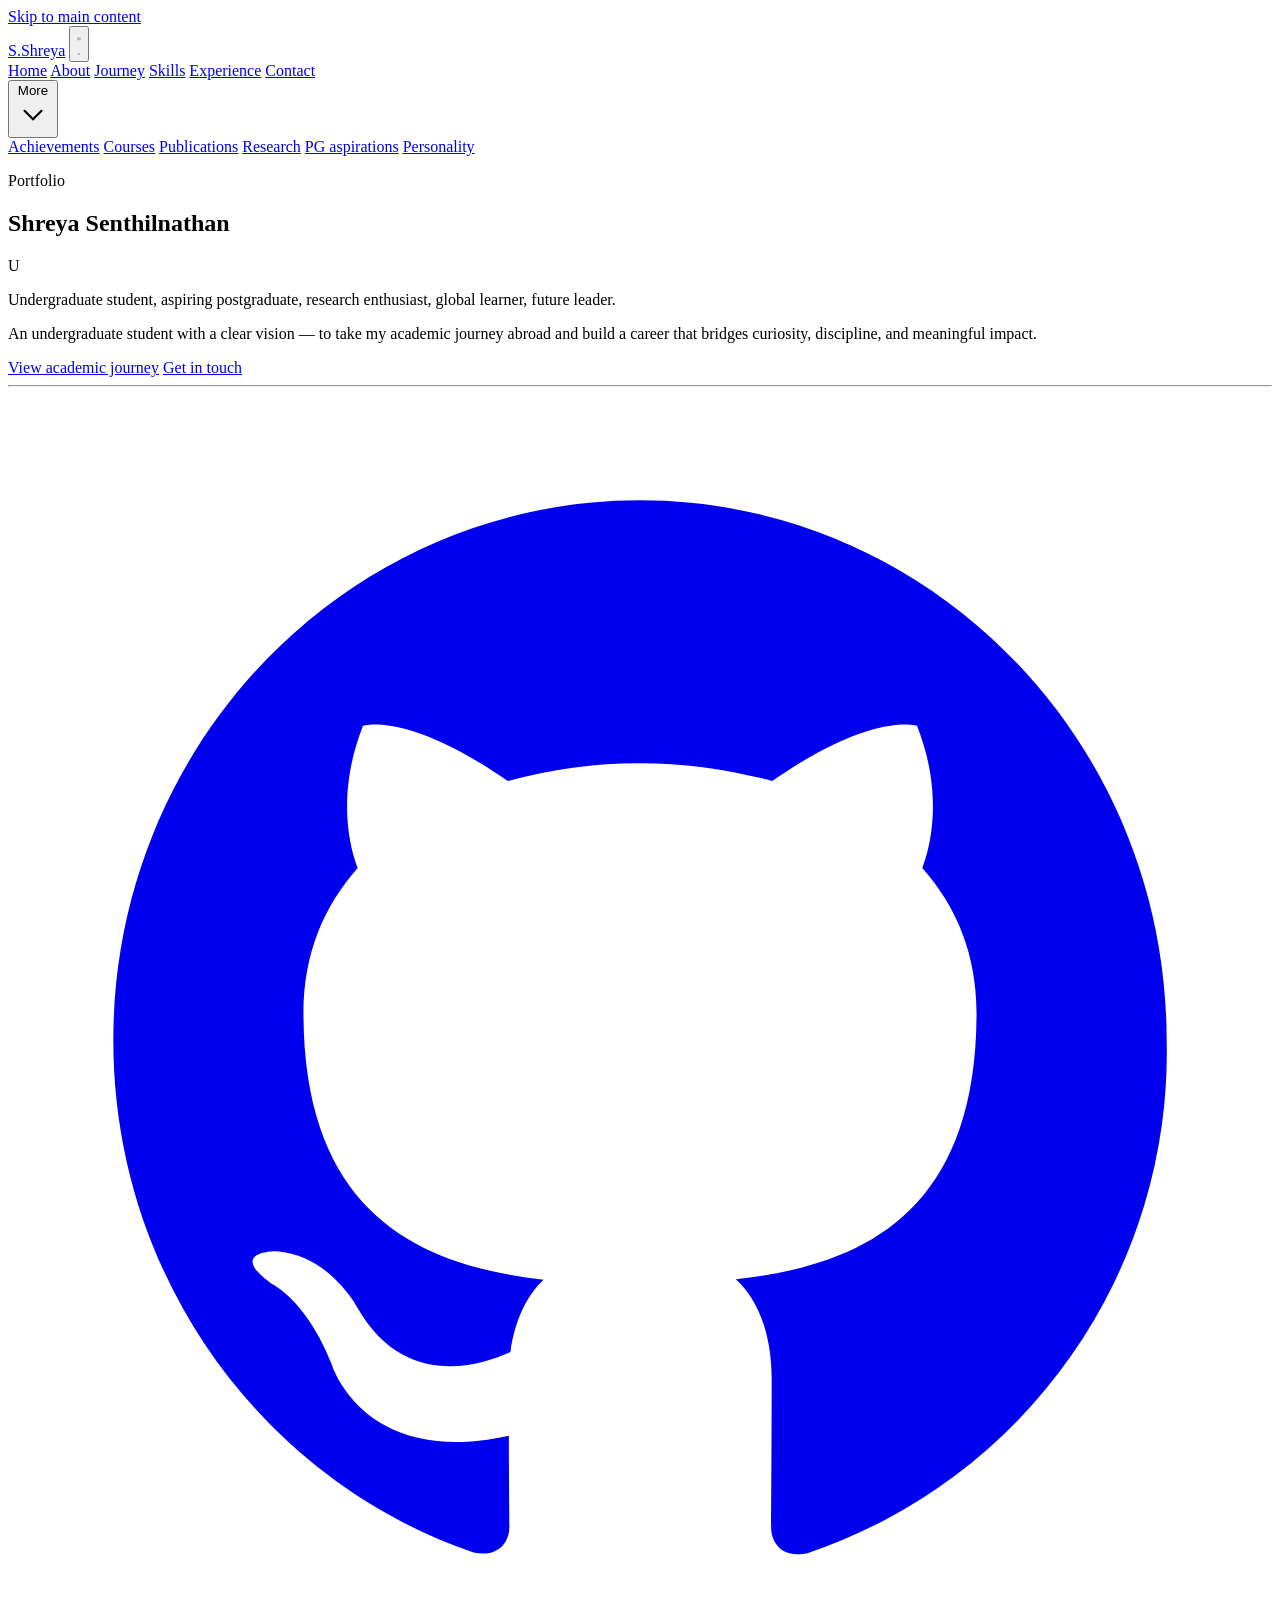
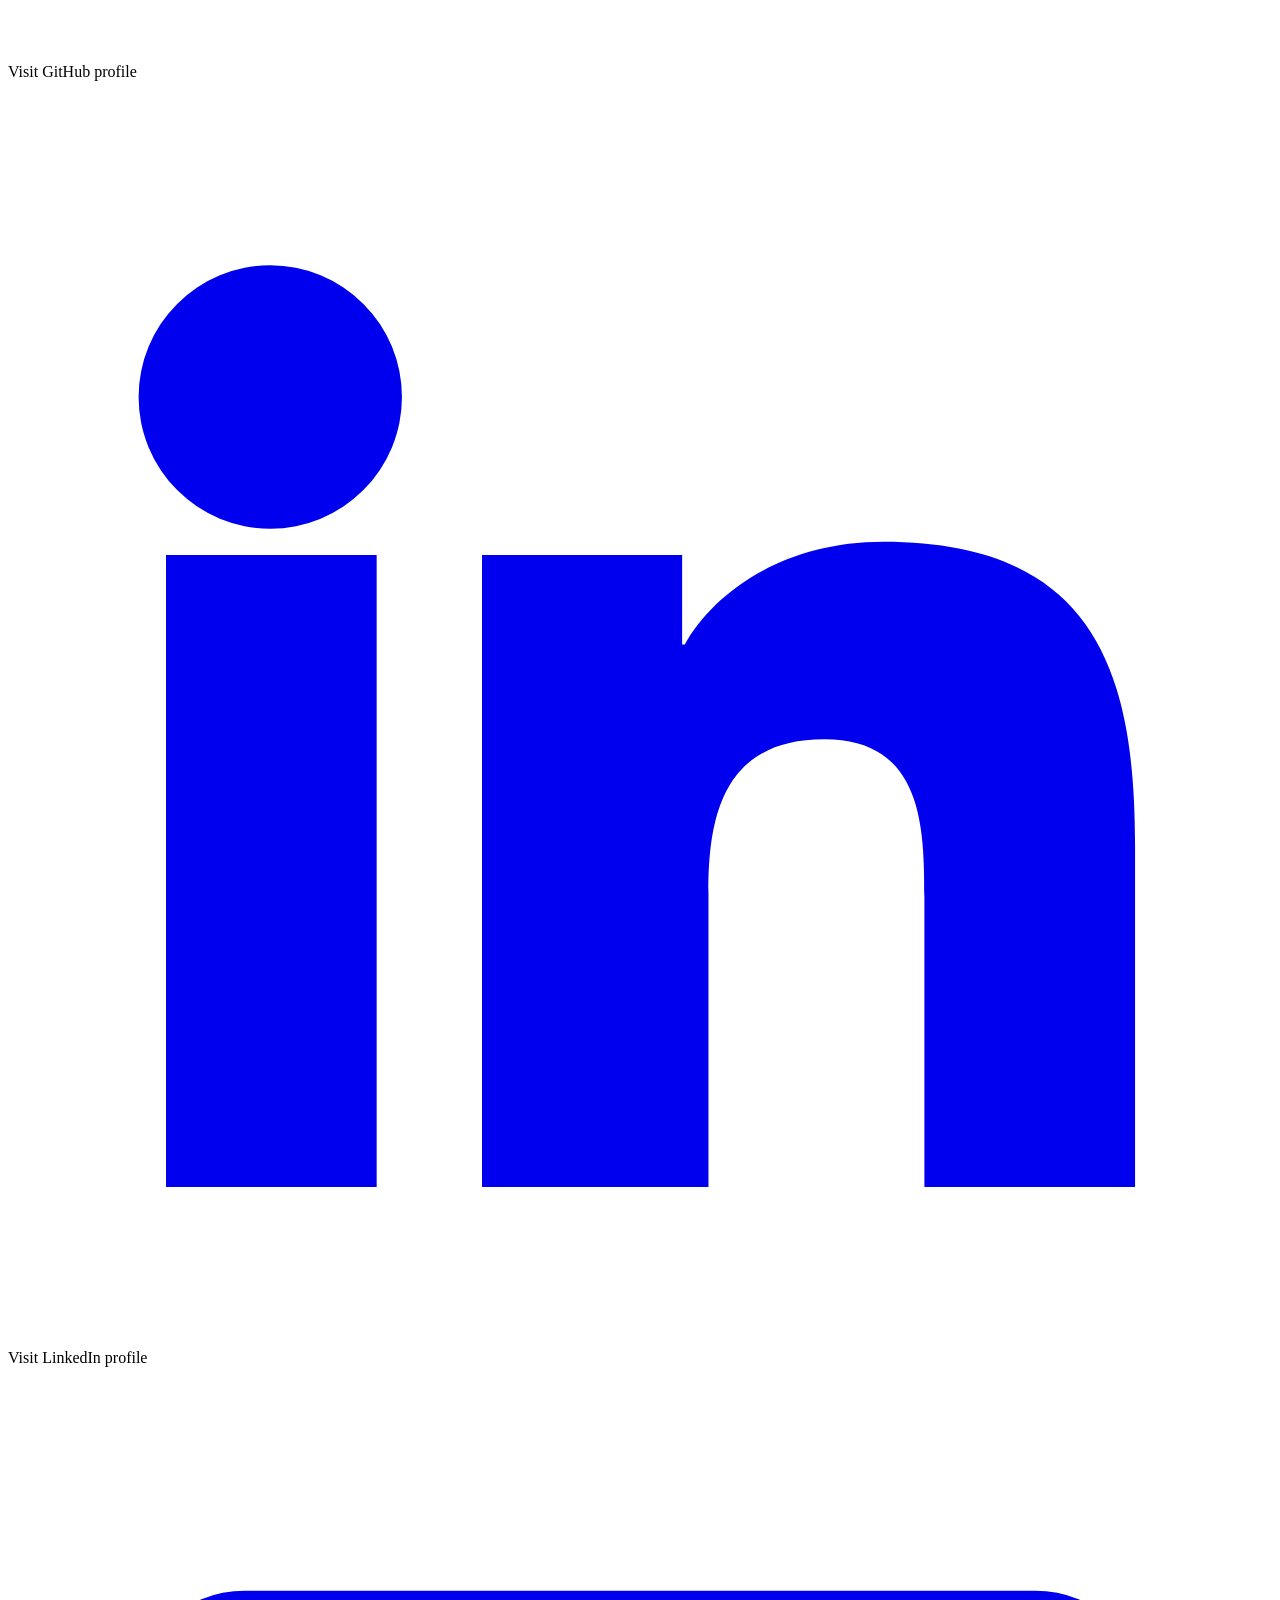
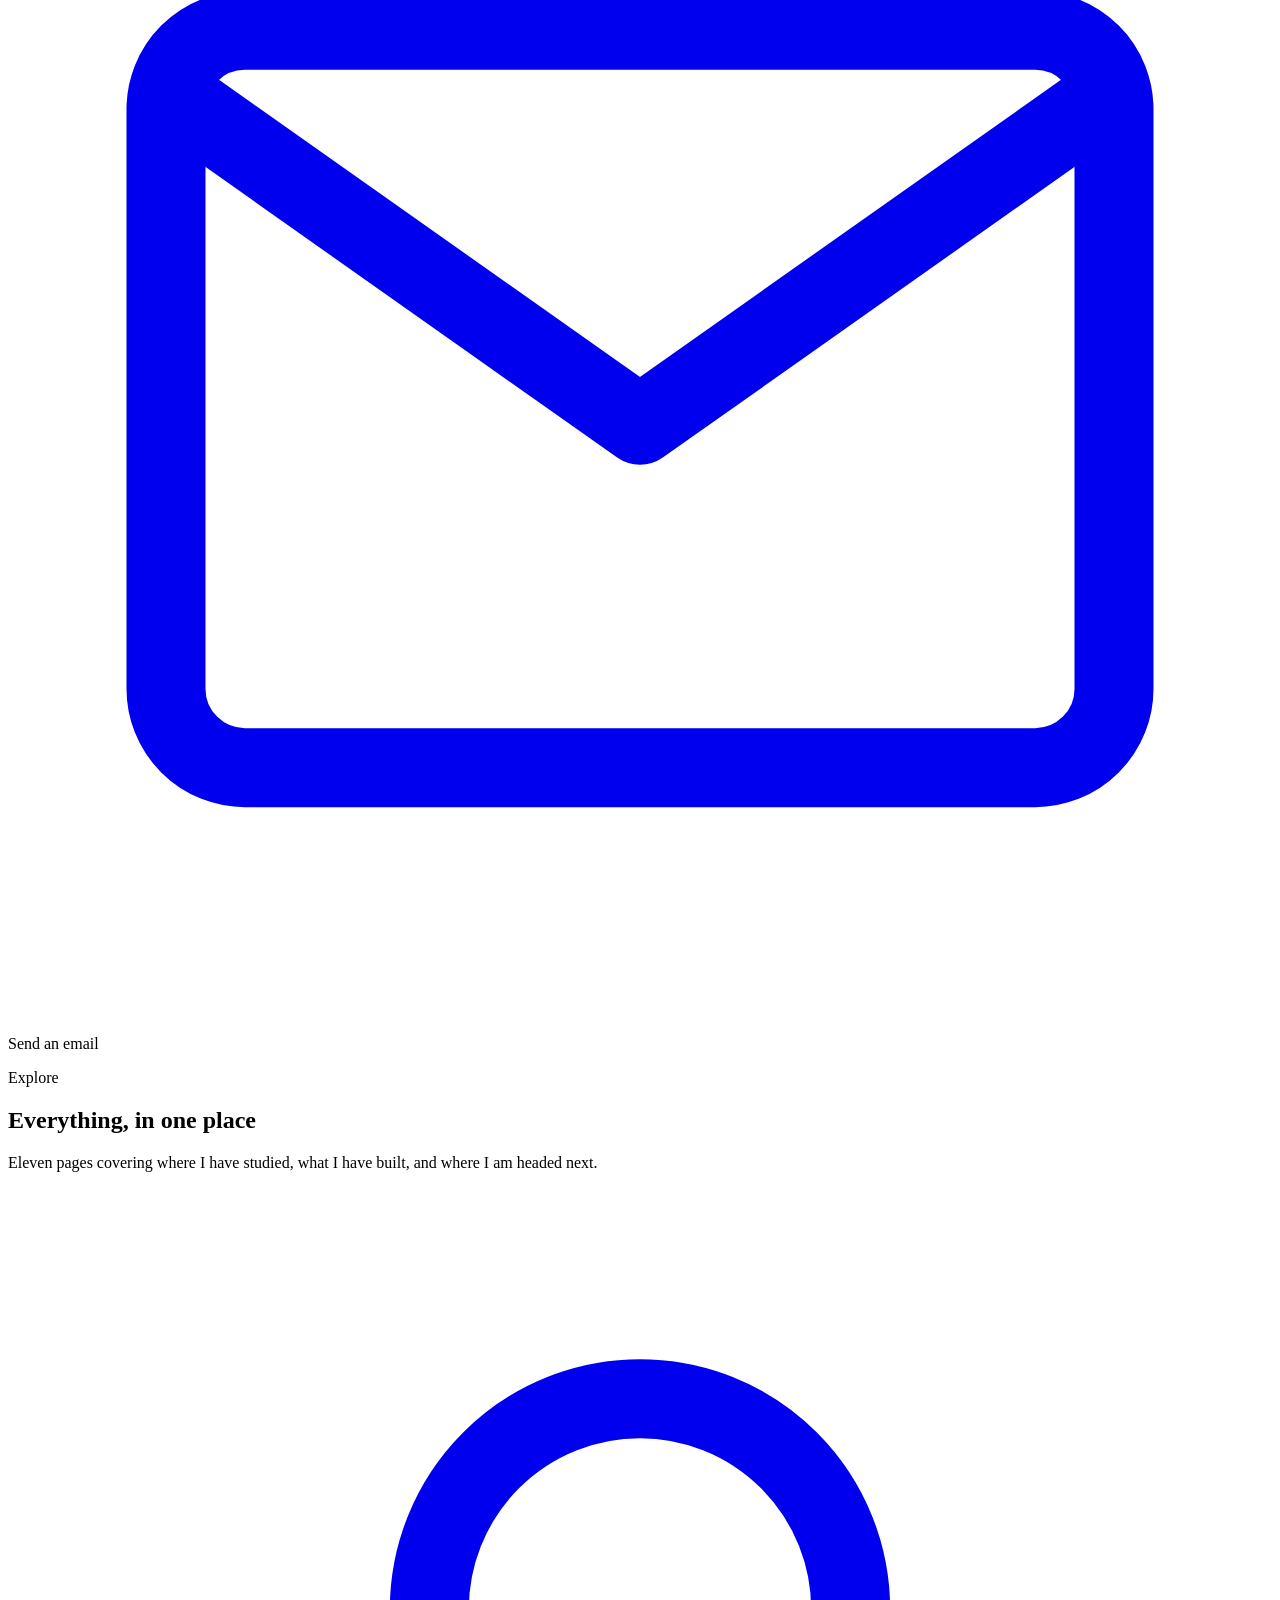
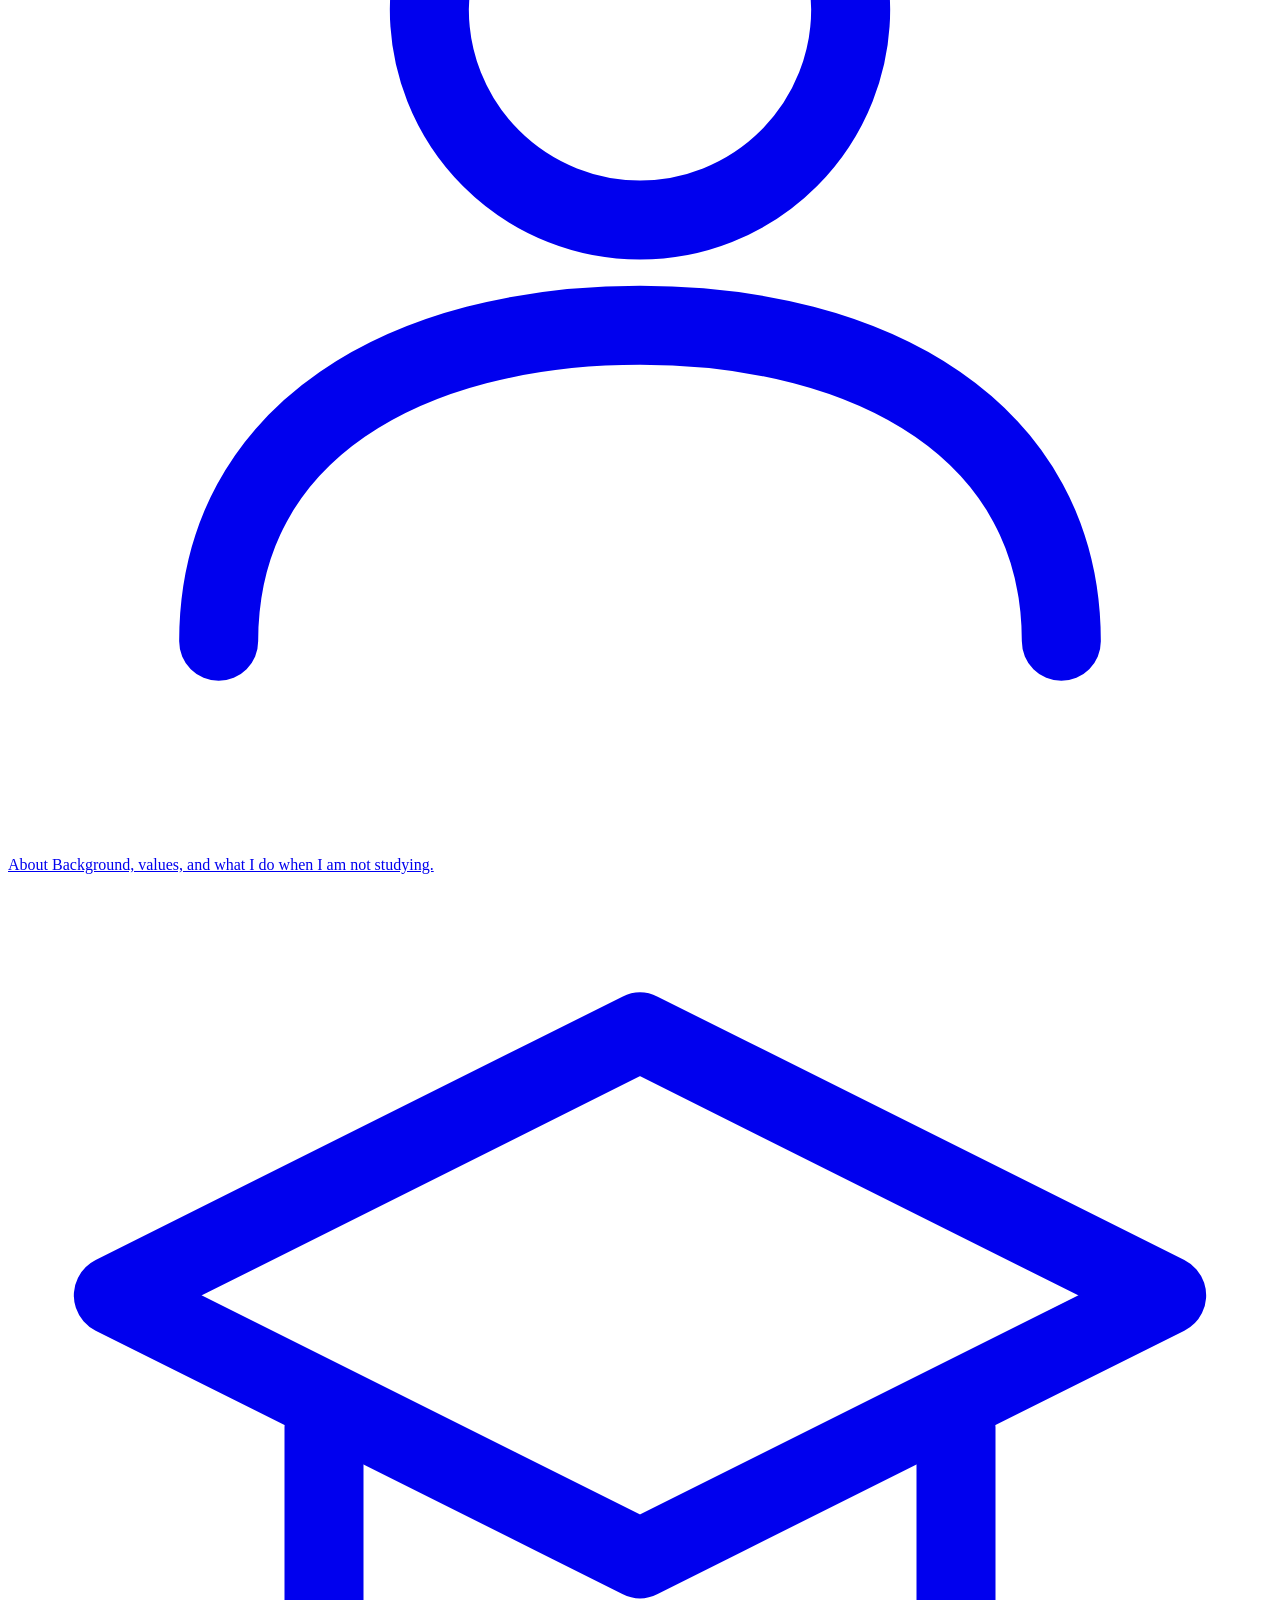
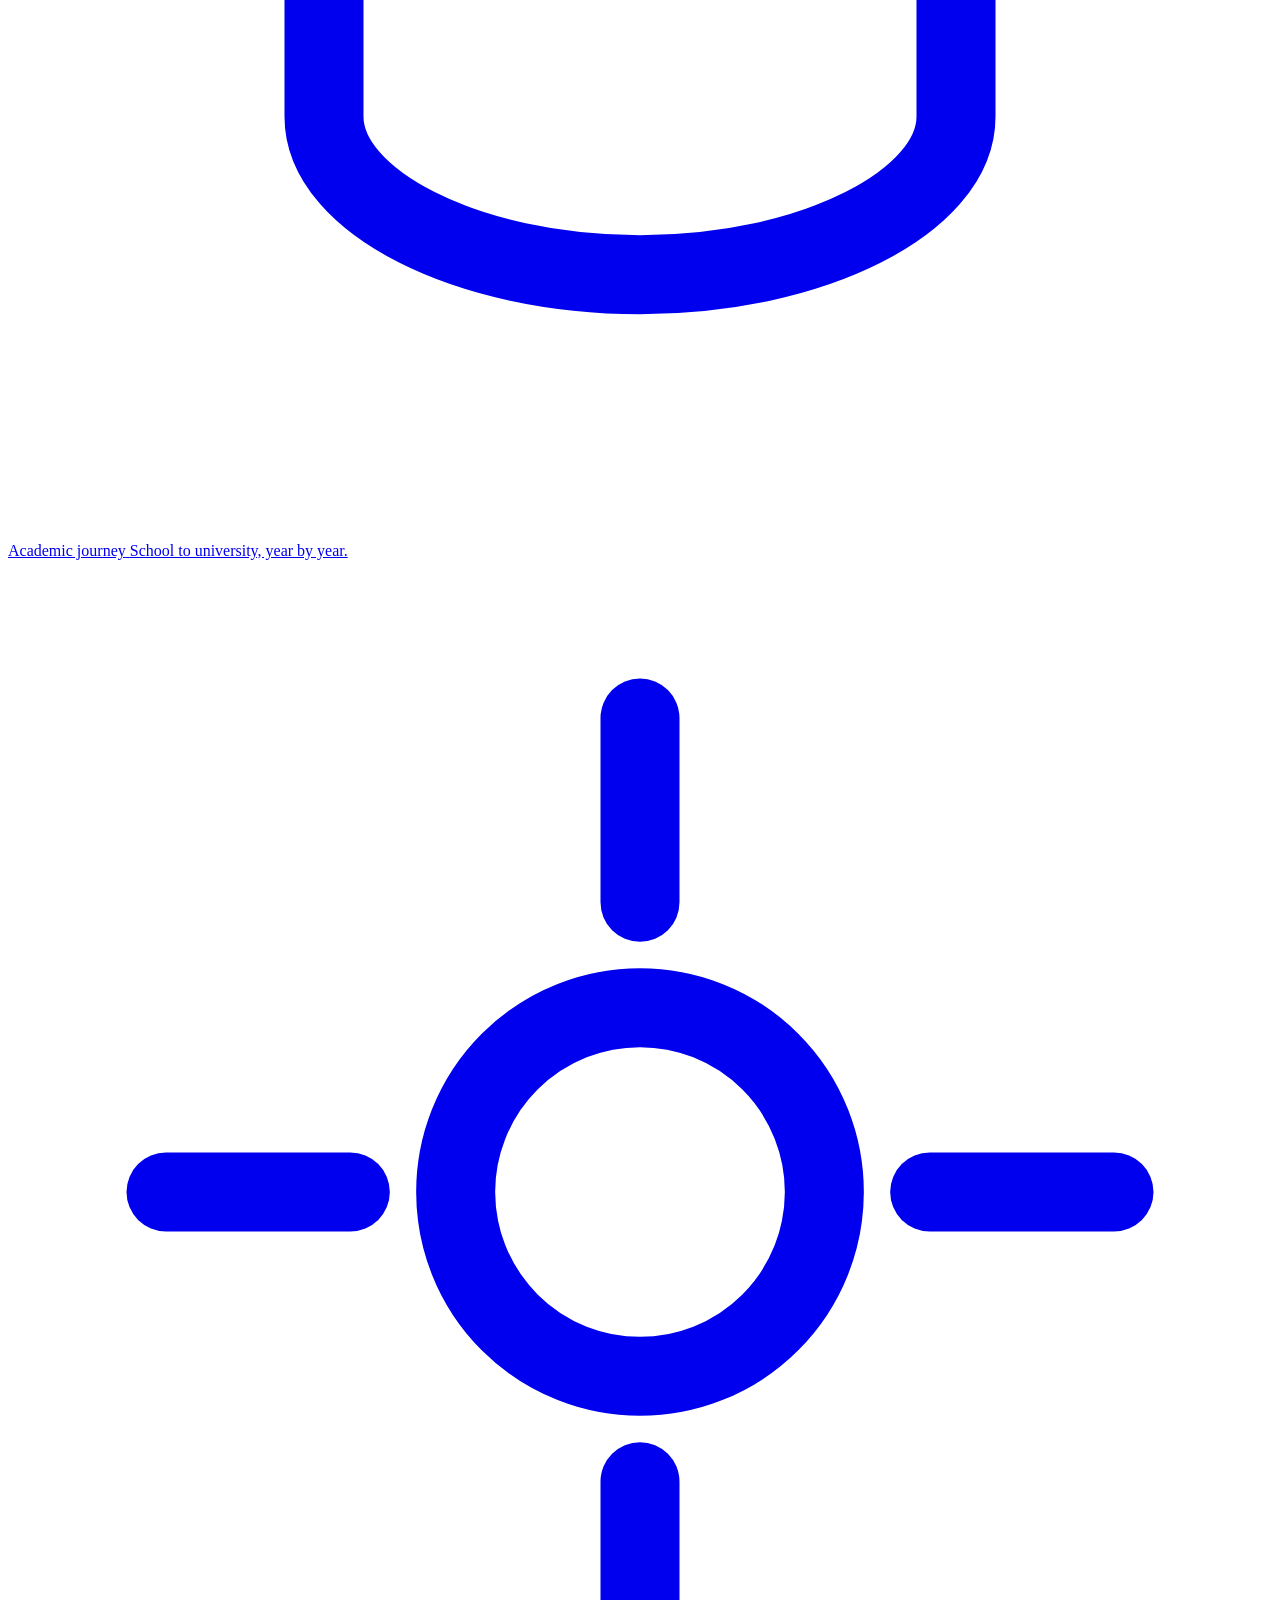
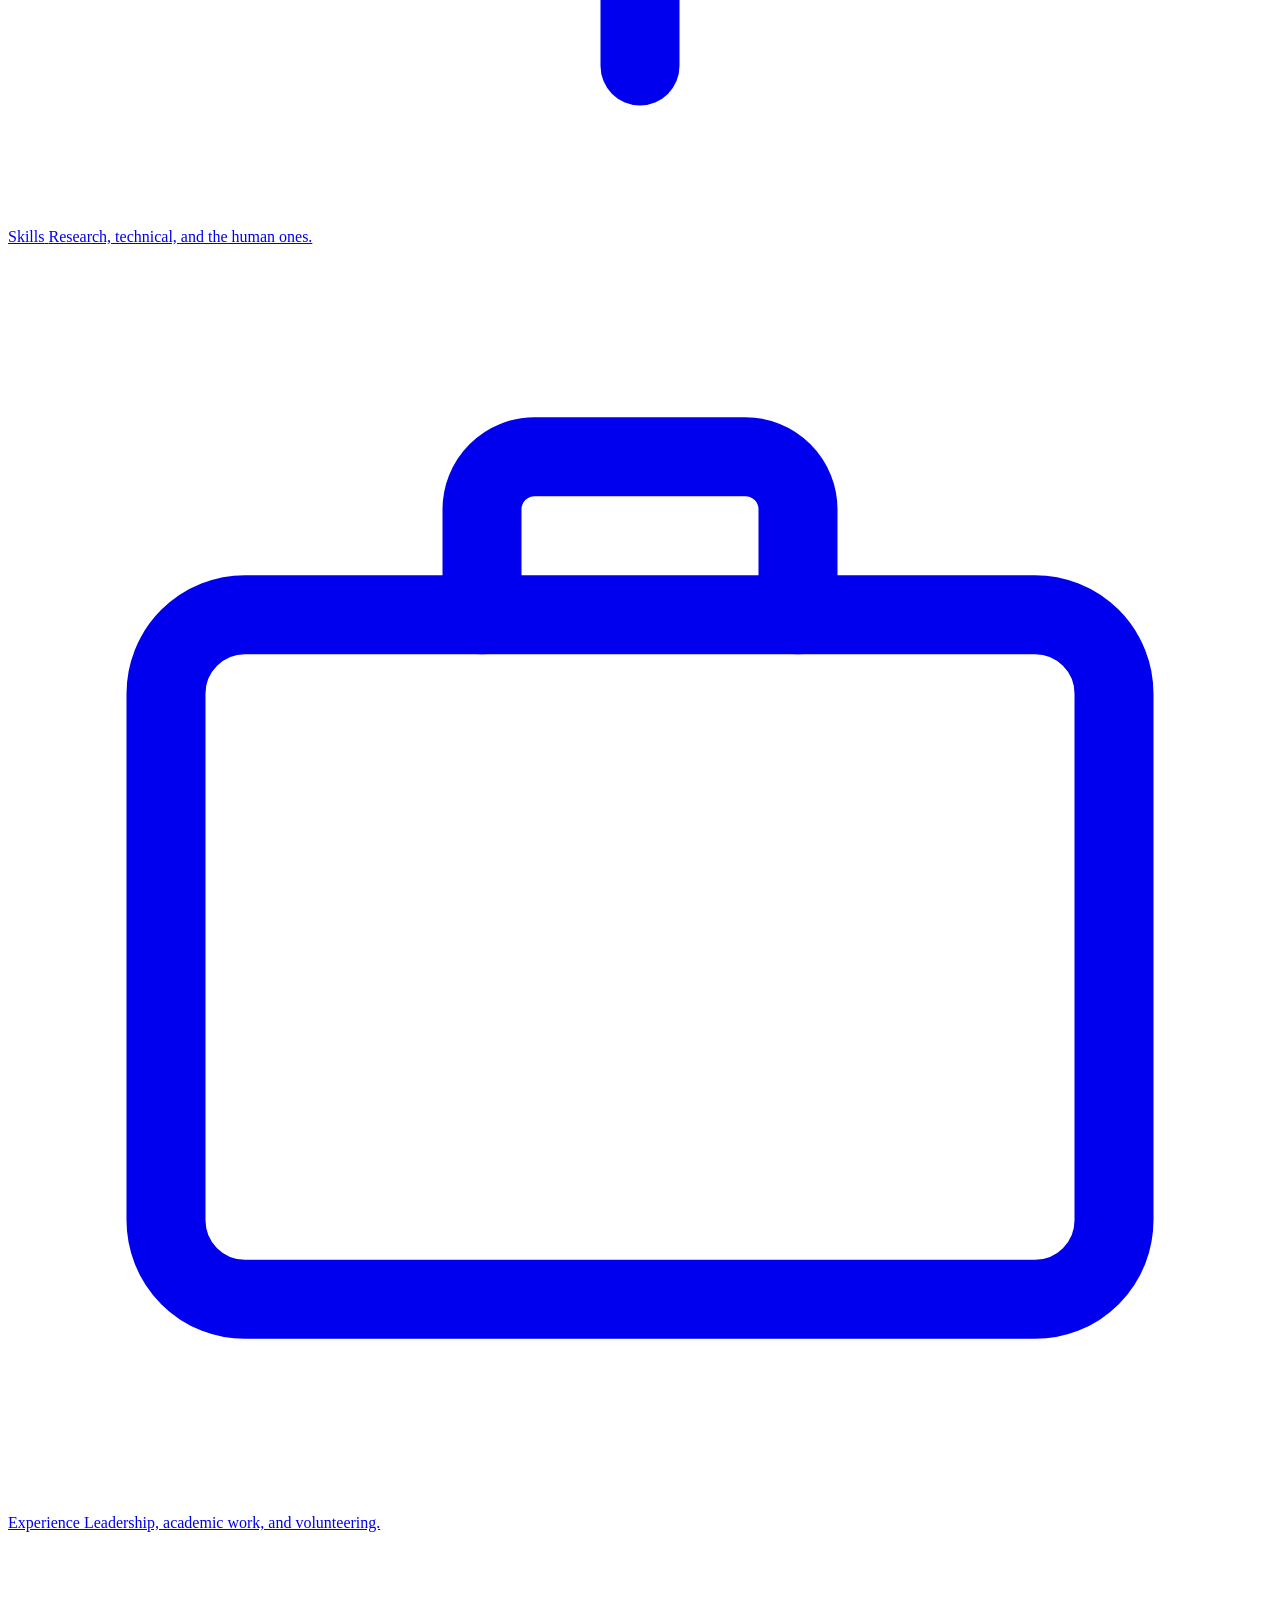
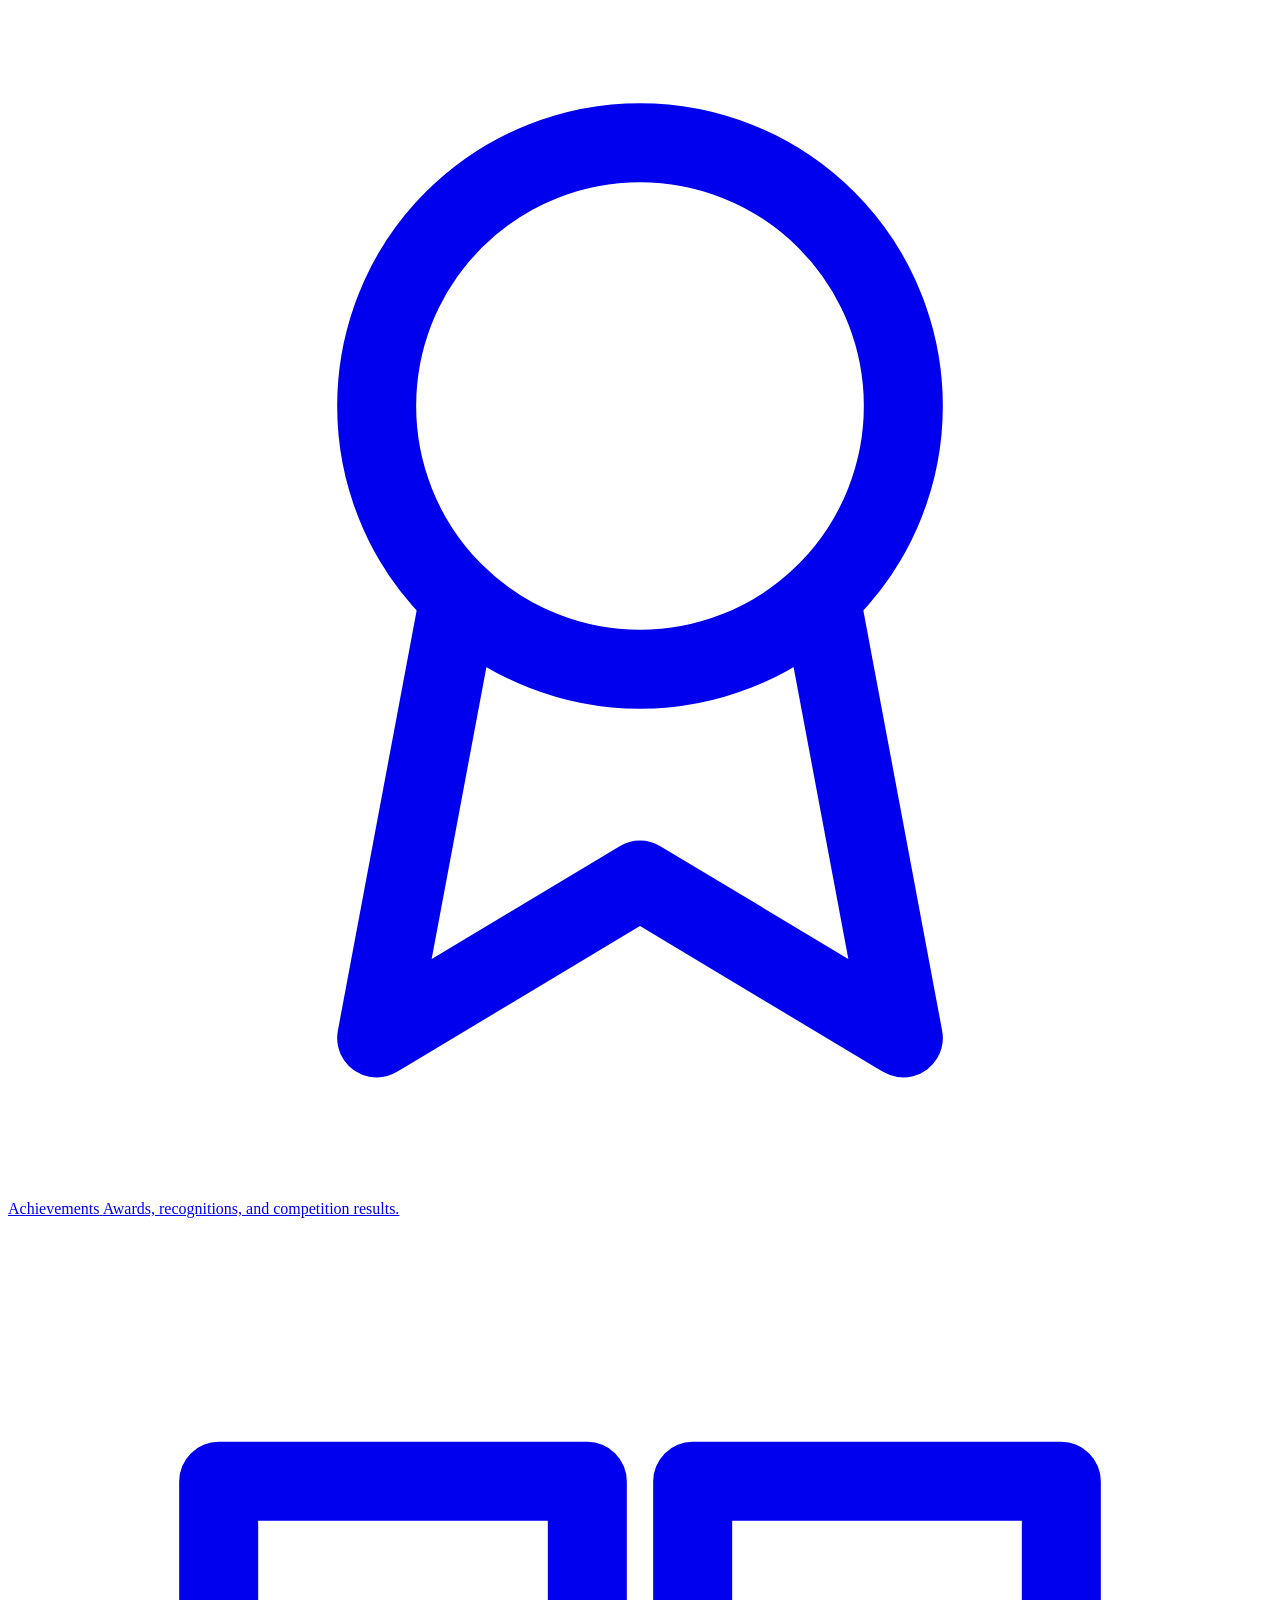
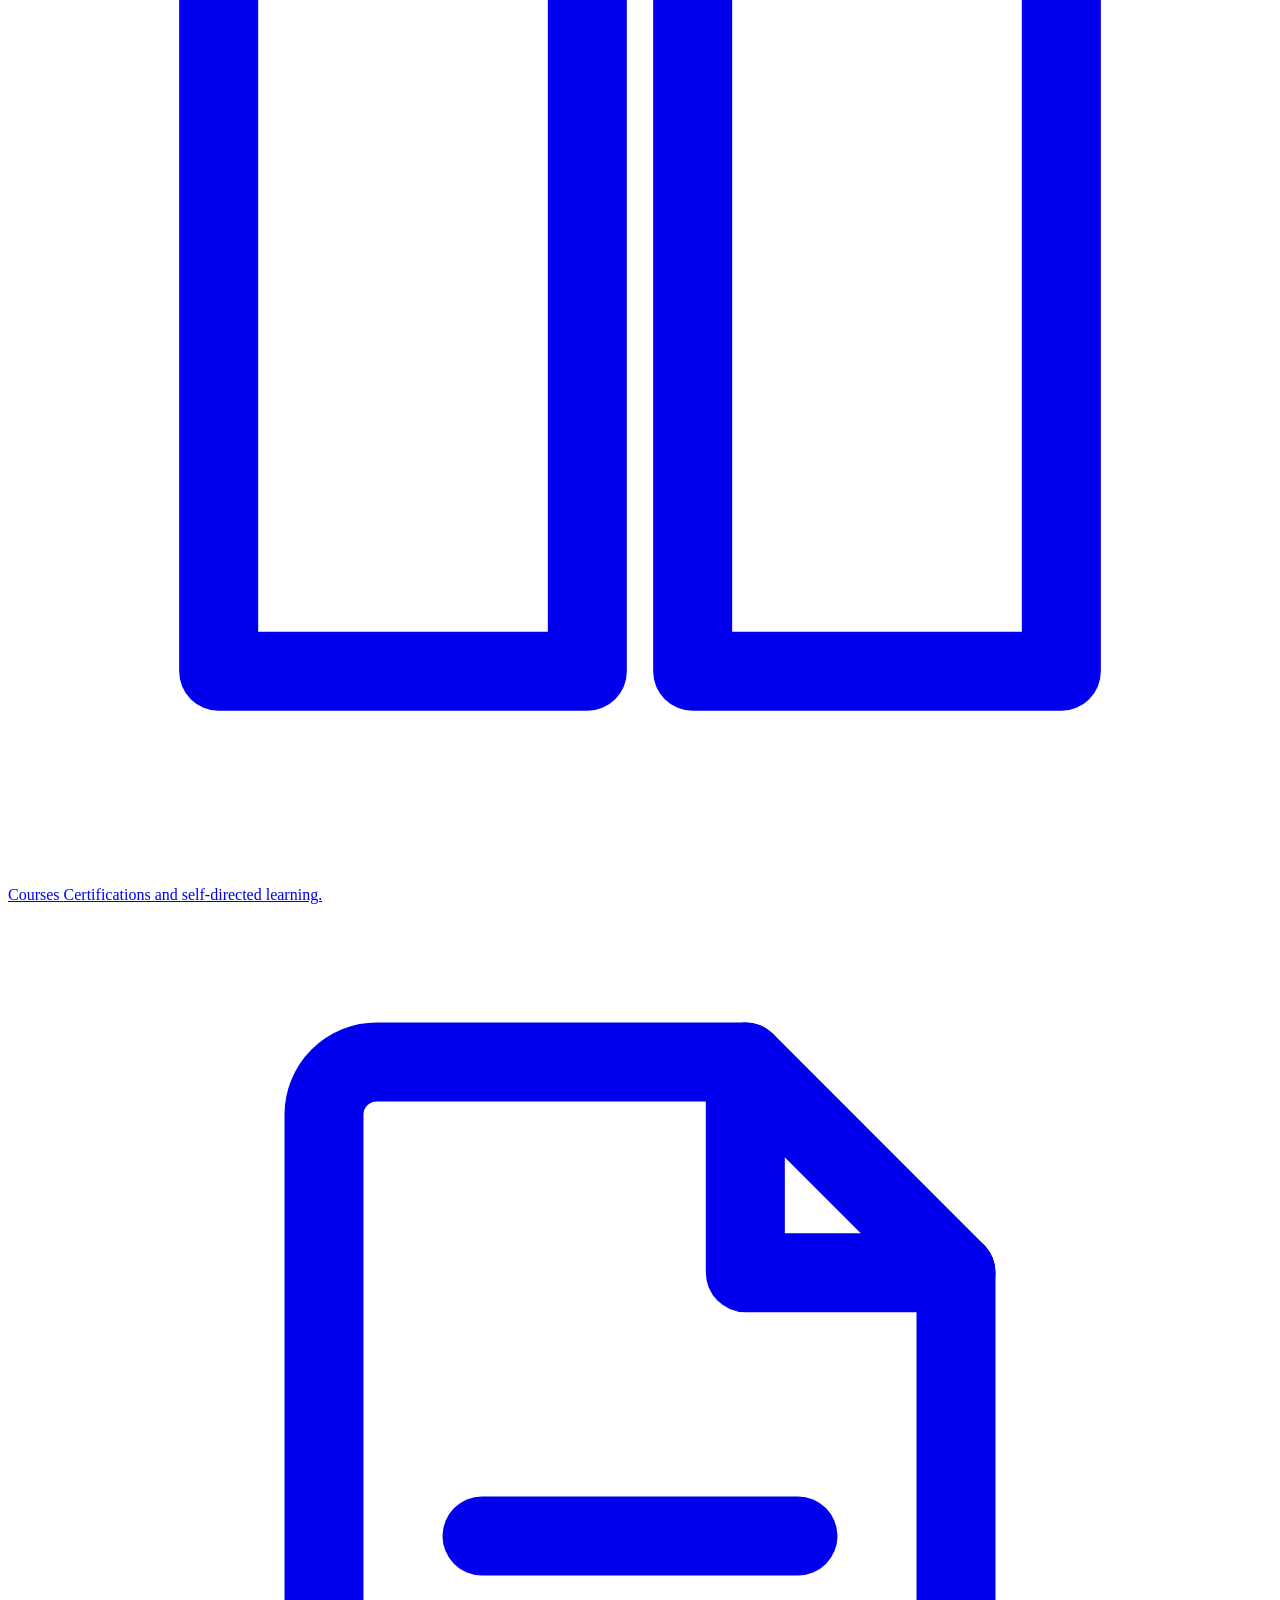
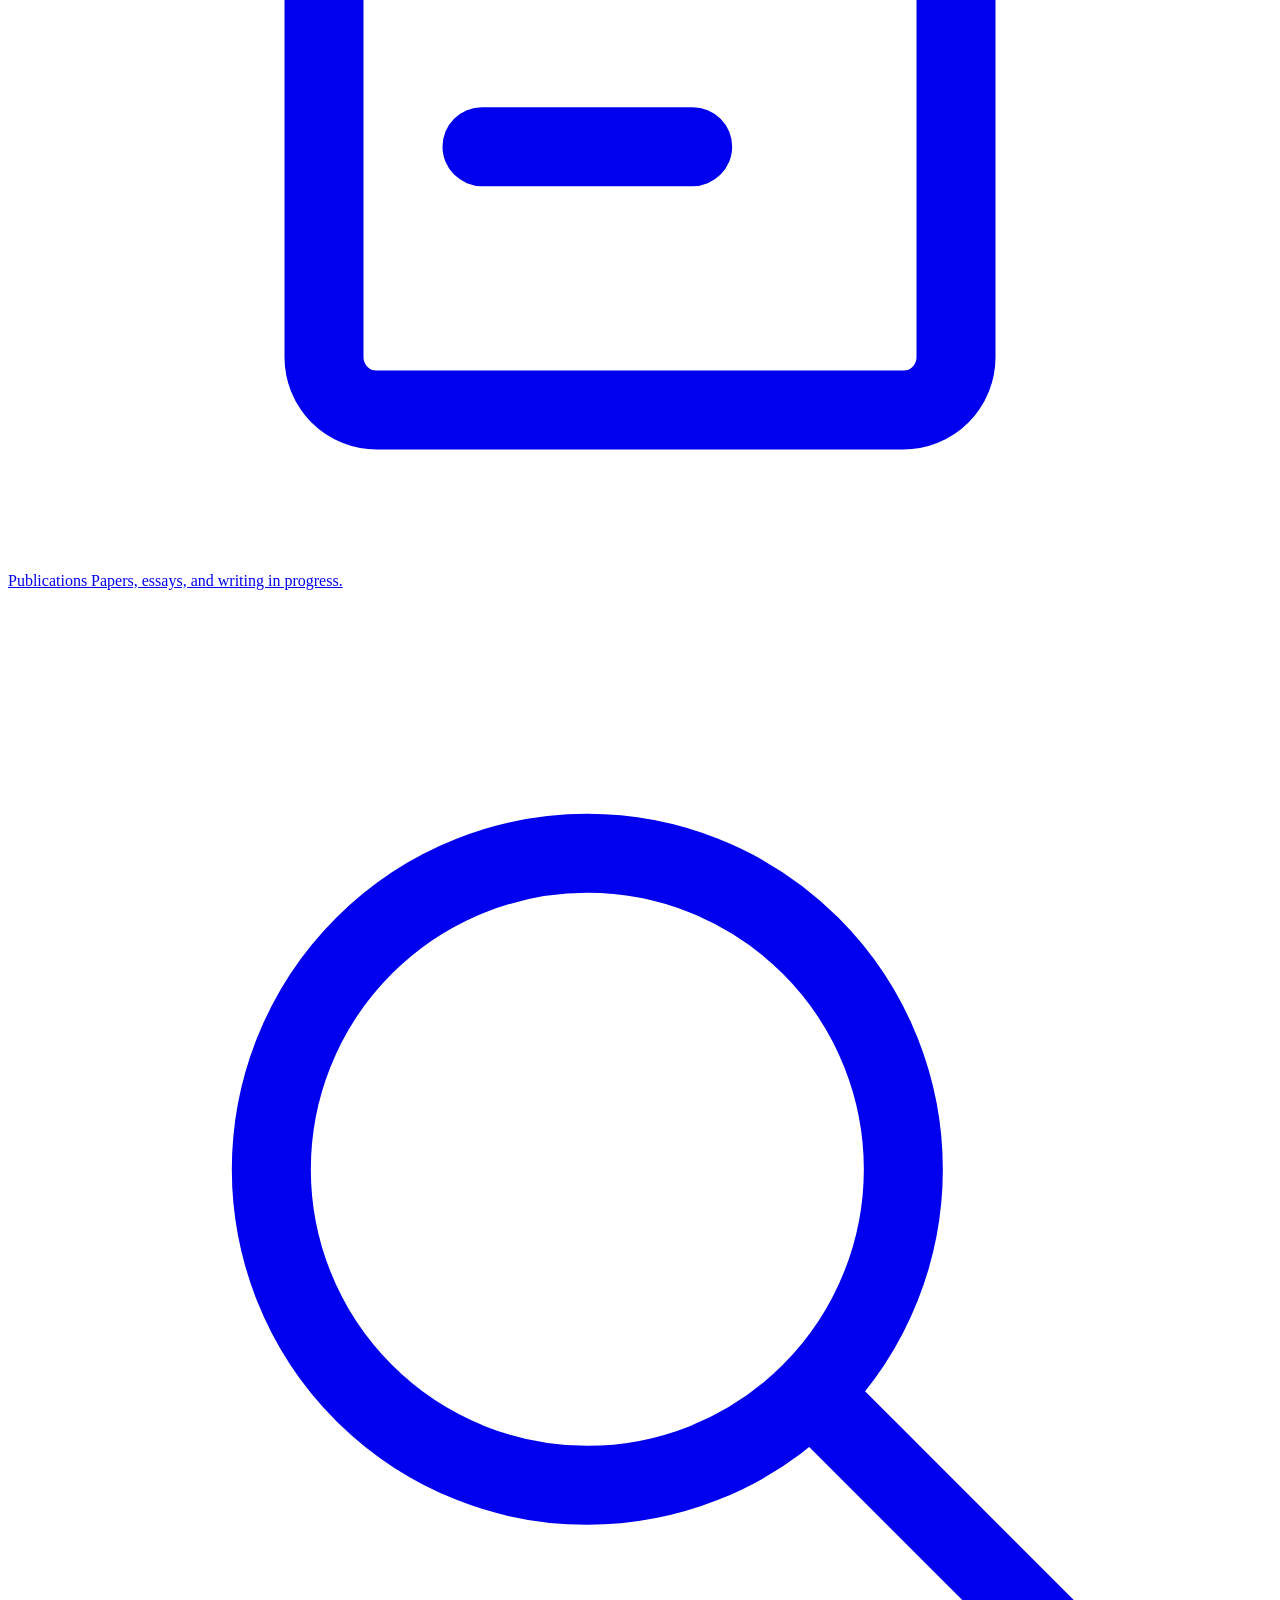
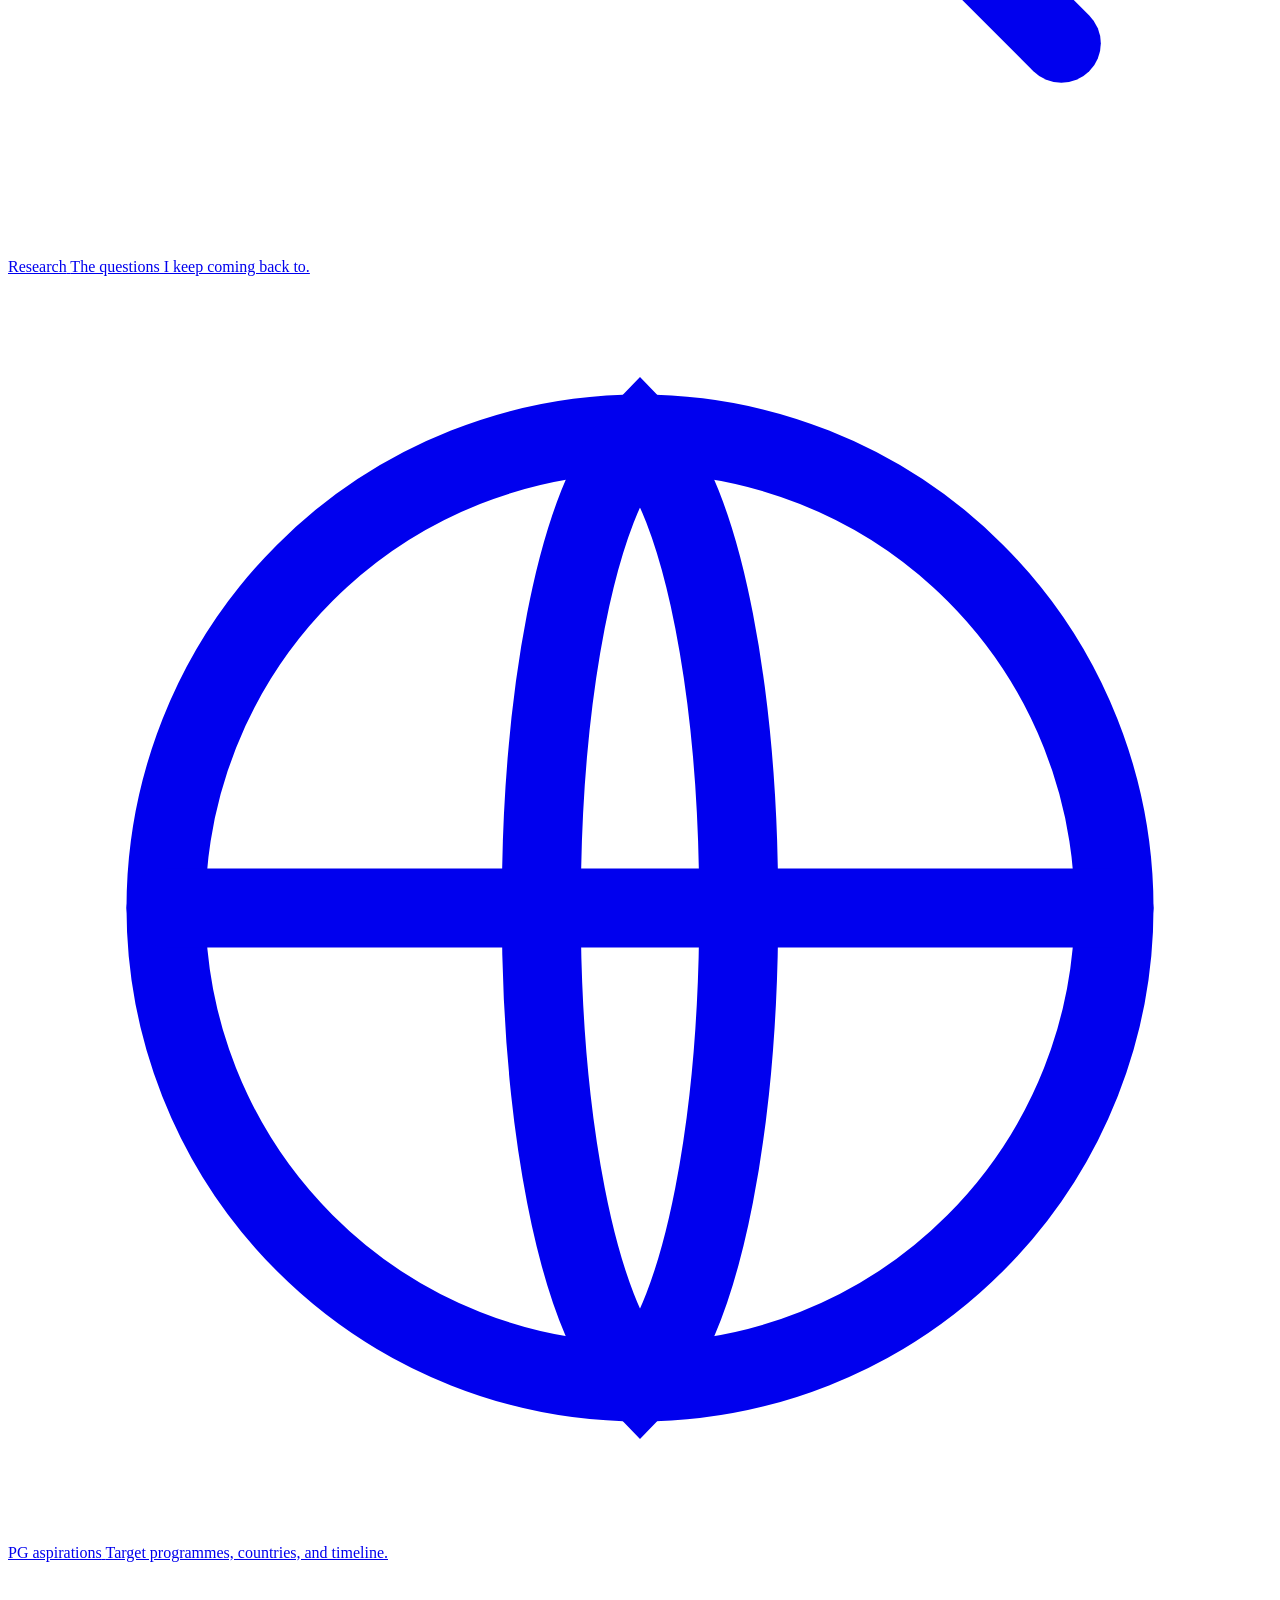
==== index.html @ efa1a715 "Add files via upload" ====
<!DOCTYPE html>
<html lang="en">
<head>
  <meta charset="UTF-8">
  <meta name="viewport" content="width=device-width, initial-scale=1.0">
  <title>Shreya Senthilnathan — Undergraduate student and aspiring postgraduate</title>
  <meta name="description" content="Portfolio of Shreya Senthilnathan: academic journey, research interests, and postgraduate plans.">
  <link rel="stylesheet" href="css/style.css">
</head>
<body>

<a class="skip-link" href="#main">Skip to main content</a>

<!-- ==========================================================================
     NAVBAR — identical on all 12 pages. If you change a link here,
     change it in the other 11 files too.
     ========================================================================== -->
<nav class="nav" aria-label="Main">
  <div class="container nav__inner">
    <a class="nav__brand" href="index.html">S<span>.</span>Shreya</a>

    <button class="nav__toggle" type="button" id="navToggle"
            aria-expanded="false" aria-controls="navLinks" aria-label="Open menu">
      <svg class="icon-menu" viewBox="0 0 24 24" fill="none" stroke="currentColor" stroke-width="1.5" stroke-linecap="round" aria-hidden="true"><path d="M3 6h18M3 12h18M3 18h18"/></svg>
      <svg class="icon-close" viewBox="0 0 24 24" fill="none" stroke="currentColor" stroke-width="1.5" stroke-linecap="round" aria-hidden="true"><path d="M18 6 6 18M6 6l12 12"/></svg>
    </button>

    <div class="nav__links" id="navLinks" data-open="false">
      <a class="nav__link" href="index.html">Home</a>
      <a class="nav__link" href="about.html">About</a>
      <a class="nav__link" href="academic-journey.html">Journey</a>
      <a class="nav__link" href="skills.html">Skills</a>
      <a class="nav__link" href="experience.html">Experience</a>
      <a class="nav__link" href="contact.html">Contact</a>

      <div class="nav__more">
        <button class="nav__more-btn" type="button" id="moreBtn"
                aria-expanded="false" aria-controls="moreMenu">
          More
          <svg viewBox="0 0 24 24" fill="none" stroke="currentColor" stroke-width="1.5" stroke-linecap="round" aria-hidden="true"><path d="m6 9 6 6 6-6"/></svg>
        </button>
        <div class="nav__dropdown" id="moreMenu" data-open="false">
          <a href="achievements.html">Achievements</a>
          <a href="courses.html">Courses</a>
          <a href="publications.html">Publications</a>
          <a href="research.html">Research</a>
          <a href="pg-aspirations.html">PG aspirations</a>
          <a href="personality.html">Personality</a>
        </div>
      </div>
    </div>
  </div>
</nav>

<main id="main">

  <!-- ======================================================================
       HERO
       ====================================================================== -->
  <section class="hero">
    <div class="container">
      <p class="eyebrow">Portfolio</p>
      <h1 class="hero__name">Shreya Senthilnathan</h1>

      <!-- The roles below rotate. Edit the list in the script at the bottom. -->
      <p class="hero__roles"><span id="typewriter"></span><span class="caret" aria-hidden="true"></span></p>
      <p class="visually-hidden">Undergraduate student, aspiring postgraduate, research enthusiast, global learner, future leader.</p>

      <p class="hero__bio">An undergraduate student with a clear vision &mdash; to take my academic
        journey abroad and build a career that bridges curiosity, discipline, and meaningful impact.</p>

      <div class="btn-row hero__actions">
        <a class="btn btn--primary" href="academic-journey.html">View academic journey</a>
        <a class="btn btn--outline" href="contact.html">Get in touch</a>
      </div>

      <hr class="rule">

      <div class="social-row">
        <span class="tip-wrap">
          <!-- ADD YOUR CONTENT HERE — replace the three links below -->
          <a class="icon-btn" href="https://github.com/" aria-label="Visit GitHub profile" target="_blank" rel="noopener">
            <svg viewBox="0 0 24 24" fill="currentColor" aria-hidden="true"><path d="M12 2C6.48 2 2 6.58 2 12.25c0 4.53 2.87 8.37 6.84 9.73.5.1.68-.22.68-.49 0-.24-.01-.88-.01-1.73-2.78.62-3.37-1.37-3.37-1.37-.46-1.18-1.11-1.5-1.11-1.5-.91-.64.07-.63.07-.63 1 .07 1.53 1.06 1.53 1.06.89 1.57 2.34 1.11 2.91.85.09-.66.35-1.11.63-1.37-2.22-.26-4.56-1.14-4.56-5.07 0-1.12.39-2.03 1.03-2.75-.1-.26-.45-1.3.1-2.7 0 0 .84-.28 2.75 1.05a9.3 9.3 0 0 1 2.51-.34c.85 0 1.71.12 2.51.34 1.91-1.33 2.75-1.05 2.75-1.05.55 1.4.2 2.44.1 2.7.64.72 1.03 1.63 1.03 2.75 0 3.94-2.34 4.81-4.57 5.06.36.32.68.94.68 1.9 0 1.37-.01 2.47-.01 2.81 0 .27.18.6.69.49A10.03 10.03 0 0 0 22 12.25C22 6.58 17.52 2 12 2z"/></svg>
          </a>
          <span class="tip" role="tooltip">Visit GitHub profile</span>
        </span>

        <span class="tip-wrap">
          <a class="icon-btn" href="https://linkedin.com/in/" aria-label="Visit LinkedIn profile" target="_blank" rel="noopener">
            <svg viewBox="0 0 24 24" fill="currentColor" aria-hidden="true"><path d="M4.98 3.5a2.5 2.5 0 1 1 0 5 2.5 2.5 0 0 1 0-5zM3 9h4v12H3zM9 9h3.8v1.7h.05c.53-.95 1.83-1.95 3.77-1.95 4.03 0 4.78 2.5 4.78 5.76V21h-4v-5.5c0-1.31-.02-3-1.9-3-1.9 0-2.2 1.43-2.2 2.9V21H9z"/></svg>
          </a>
          <span class="tip" role="tooltip">Visit LinkedIn profile</span>
        </span>

        <span class="tip-wrap">
          <a class="icon-btn" href="mailto:hello@example.com" aria-label="Send an email">
            <svg viewBox="0 0 24 24" fill="none" stroke="currentColor" stroke-width="1.5" stroke-linecap="round" stroke-linejoin="round" aria-hidden="true"><rect x="3" y="5" width="18" height="14" rx="1.5"/><path d="m3.5 6.5 8.5 6 8.5-6"/></svg>
          </a>
          <span class="tip" role="tooltip">Send an email</span>
        </span>
      </div>
    </div>
  </section>

  <!-- ======================================================================
       QUICK LINKS — one card per page
       ====================================================================== -->
  <section class="section section--alt">
    <div class="container">
      <div class="section-head reveal" data-num="01">
        <p class="eyebrow">Explore</p>
        <h2>Everything, in one place</h2>
        <p class="lede">Eleven pages covering where I have studied, what I have built, and where I am headed next.</p>
      </div>

      <div class="grid-4 reveal">
        <a class="quicklink" href="about.html">
          <span class="card__icon"><svg viewBox="0 0 24 24" fill="none" stroke="currentColor" stroke-width="1.5" stroke-linecap="round" aria-hidden="true"><circle cx="12" cy="8" r="4"/><path d="M4 20c0-4 3.6-6 8-6s8 2 8 6"/></svg></span>
          <span class="quicklink__name">About</span>
          <span class="quicklink__desc">Background, values, and what I do when I am not studying.</span>
        </a>

        <a class="quicklink" href="academic-journey.html">
          <span class="card__icon"><svg viewBox="0 0 24 24" fill="none" stroke="currentColor" stroke-width="1.5" stroke-linecap="round" stroke-linejoin="round" aria-hidden="true"><path d="M2 8 12 3l10 5-10 5z"/><path d="M6 10.5V16c0 1.6 2.7 3 6 3s6-1.4 6-3v-5.5"/></svg></span>
          <span class="quicklink__name">Academic journey</span>
          <span class="quicklink__desc">School to university, year by year.</span>
        </a>

        <a class="quicklink" href="skills.html">
          <span class="card__icon"><svg viewBox="0 0 24 24" fill="none" stroke="currentColor" stroke-width="1.5" stroke-linecap="round" aria-hidden="true"><circle cx="12" cy="12" r="3.5"/><path d="M12 3v3.5M12 17.5V21M3 12h3.5M17.5 12H21"/></svg></span>
          <span class="quicklink__name">Skills</span>
          <span class="quicklink__desc">Research, technical, and the human ones.</span>
        </a>

        <a class="quicklink" href="experience.html">
          <span class="card__icon"><svg viewBox="0 0 24 24" fill="none" stroke="currentColor" stroke-width="1.5" stroke-linecap="round" stroke-linejoin="round" aria-hidden="true"><rect x="3" y="7" width="18" height="13" rx="1.5"/><path d="M9 7V5a1 1 0 0 1 1-1h4a1 1 0 0 1 1 1v2"/></svg></span>
          <span class="quicklink__name">Experience</span>
          <span class="quicklink__desc">Leadership, academic work, and volunteering.</span>
        </a>

        <a class="quicklink" href="achievements.html">
          <span class="card__icon"><svg viewBox="0 0 24 24" fill="none" stroke="currentColor" stroke-width="1.5" stroke-linecap="round" stroke-linejoin="round" aria-hidden="true"><circle cx="12" cy="9" r="5"/><path d="m8.5 13-1.5 8 5-3 5 3-1.5-8"/></svg></span>
          <span class="quicklink__name">Achievements</span>
          <span class="quicklink__desc">Awards, recognitions, and competition results.</span>
        </a>

        <a class="quicklink" href="courses.html">
          <span class="card__icon"><svg viewBox="0 0 24 24" fill="none" stroke="currentColor" stroke-width="1.5" stroke-linecap="round" stroke-linejoin="round" aria-hidden="true"><path d="M4 5h7v15H4z"/><path d="M13 5h7v15h-7z"/></svg></span>
          <span class="quicklink__name">Courses</span>
          <span class="quicklink__desc">Certifications and self-directed learning.</span>
        </a>

        <a class="quicklink" href="publications.html">
          <span class="card__icon"><svg viewBox="0 0 24 24" fill="none" stroke="currentColor" stroke-width="1.5" stroke-linecap="round" stroke-linejoin="round" aria-hidden="true"><path d="M14 3H7a1 1 0 0 0-1 1v16a1 1 0 0 0 1 1h10a1 1 0 0 0 1-1V7z"/><path d="M14 3v4h4M9 12h6M9 16h4"/></svg></span>
          <span class="quicklink__name">Publications</span>
          <span class="quicklink__desc">Papers, essays, and writing in progress.</span>
        </a>

        <a class="quicklink" href="research.html">
          <span class="card__icon"><svg viewBox="0 0 24 24" fill="none" stroke="currentColor" stroke-width="1.5" stroke-linecap="round" aria-hidden="true"><circle cx="11" cy="11" r="6"/><path d="m20 20-4.4-4.4"/></svg></span>
          <span class="quicklink__name">Research</span>
          <span class="quicklink__desc">The questions I keep coming back to.</span>
        </a>

        <a class="quicklink" href="pg-aspirations.html">
          <span class="card__icon"><svg viewBox="0 0 24 24" fill="none" stroke="currentColor" stroke-width="1.5" stroke-linecap="round" aria-hidden="true"><circle cx="12" cy="12" r="9"/><path d="M3 12h18"/><path d="M12 3c2.5 2.6 2.5 15.4 0 18-2.5-2.6-2.5-15.4 0-18z"/></svg></span>
          <span class="quicklink__name">PG aspirations</span>
          <span class="quicklink__desc">Target programmes, countries, and timeline.</span>
        </a>

        <a class="quicklink" href="personality.html">
          <span class="card__icon"><svg viewBox="0 0 24 24" fill="none" stroke="currentColor" stroke-width="1.5" stroke-linecap="round" stroke-linejoin="round" aria-hidden="true"><path d="M12 3 4 7.5v9L12 21l8-4.5v-9z"/><path d="M12 12v9M12 12 4 7.5M12 12l8-4.5"/></svg></span>
          <span class="quicklink__name">Personality</span>
          <span class="quicklink__desc">How I work, by the assessments.</span>
        </a>

        <a class="quicklink" href="contact.html">
          <span class="card__icon"><svg viewBox="0 0 24 24" fill="none" stroke="currentColor" stroke-width="1.5" stroke-linecap="round" stroke-linejoin="round" aria-hidden="true"><rect x="3" y="5" width="18" height="14" rx="1.5"/><path d="m3.5 6.5 8.5 6 8.5-6"/></svg></span>
          <span class="quicklink__name">Contact</span>
          <span class="quicklink__desc">Email, socials, and a short form.</span>
        </a>
      </div>
    </div>
  </section>

  <!-- ======================================================================
       ABOUT PREVIEW
       ====================================================================== -->
  <section class="section">
    <div class="container">
      <div class="split split--sidebar-left">

        <div class="reveal">
          <!-- ADD YOUR CONTENT HERE — replace the div below with
               <img src="images/shreya.jpg" alt="Shreya Senthilnathan"> -->
          <div class="photo">
            <span class="photo__hint">Add a 4:5 portrait here</span>
          </div>

          <div class="grid-2 mt-6">
            <!-- ADD YOUR CONTENT HERE — change data-count and the label -->
            <div class="stat"><div class="stat__num" data-count="3">0</div><div class="stat__label">Years of undergraduate study</div></div>
            <div class="stat"><div class="stat__num" data-count="12">0</div><div class="stat__label">Certifications completed</div></div>
            <div class="stat"><div class="stat__num" data-count="5">0</div><div class="stat__label">Leadership roles held</div></div>
            <div class="stat"><div class="stat__num" data-count="4">0</div><div class="stat__label">Research areas explored</div></div>
          </div>
        </div>

        <div class="reveal">
          <div class="section-head" data-num="02">
            <p class="eyebrow">About</p>
            <h2>A short version</h2>
          </div>

          <!-- ADD YOUR CONTENT HERE -->
          <p>I am in the final stretch of my undergraduate degree, and most of what I have
            chosen to do outside the syllabus has pointed the same direction: toward
            research, and toward studying abroad.</p>
          <p class="mt-4">That means coursework I picked rather than was assigned, a reading
            list that keeps outgrowing the semester, and a fair amount of time spent working
            out which questions are actually worth a thesis. The rest of this site is the detail.</p>

          <div class="btn-row mt-8">
            <a class="btn btn--primary" href="about.html">Read the full story</a>
            <a class="btn btn--outline" href="pg-aspirations.html">See my PG plans</a>
          </div>
        </div>

      </div>
    </div>
  </section>
</main>

<!-- ==========================================================================
     FOOTER — identical on all 12 pages.
     ========================================================================== -->
<footer class="footer">
  <div class="container">
    <div class="footer__grid">
      <div>
        <div class="footer__brand">S<span>.</span>Shreya</div>
        <p class="footer__tagline">Undergraduate student preparing for postgraduate study abroad.</p>
      </div>
      <div>
        <h2 class="footer__heading">Pages</h2>
        <ul class="footer__list">
          <li><a href="about.html">About</a></li>
          <li><a href="academic-journey.html">Academic journey</a></li>
          <li><a href="skills.html">Skills</a></li>
          <li><a href="experience.html">Experience</a></li>
          <li><a href="achievements.html">Achievements</a></li>
          <li><a href="courses.html">Courses</a></li>
        </ul>
      </div>
      <div>
        <h2 class="footer__heading">More</h2>
        <ul class="footer__list">
          <li><a href="publications.html">Publications</a></li>
          <li><a href="research.html">Research</a></li>
          <li><a href="pg-aspirations.html">PG aspirations</a></li>
          <li><a href="personality.html">Personality</a></li>
          <li><a href="contact.html">Contact</a></li>
        </ul>
      </div>
    </div>
    <div class="footer__bottom">
      <span>&copy; 2026 Shreya Senthilnathan</span>
      <span>Built with HTML, CSS and a little JavaScript.</span>
    </div>
  </div>
</footer>

<button class="to-top" type="button" id="toTop" data-visible="false" aria-label="Scroll back to top">
  <svg viewBox="0 0 24 24" fill="none" stroke="currentColor" stroke-width="1.5" stroke-linecap="round" stroke-linejoin="round" aria-hidden="true"><path d="M12 19V5"/><path d="m5 12 7-7 7 7"/></svg>
</button>

<script>
(function () {
  'use strict';

  var reduceMotion = window.matchMedia('(prefers-reduced-motion: reduce)').matches;

  /* ---- Mobile menu ---- */
  var navToggle = document.getElementById('navToggle');
  var navLinks = document.getElementById('navLinks');

  navToggle.addEventListener('click', function () {
    var open = navToggle.getAttribute('aria-expanded') === 'true';
    navToggle.setAttribute('aria-expanded', String(!open));
    navToggle.setAttribute('aria-label', open ? 'Open menu' : 'Close menu');
    navLinks.setAttribute('data-open', String(!open));
  });

  /* ---- "More" dropdown ---- */
  var moreBtn = document.getElementById('moreBtn');
  var moreMenu = document.getElementById('moreMenu');

  function closeMore() {
    moreBtn.setAttribute('aria-expanded', 'false');
    moreMenu.setAttribute('data-open', 'false');
  }

  moreBtn.addEventListener('click', function (e) {
    e.stopPropagation();
    var open = moreBtn.getAttribute('aria-expanded') === 'true';
    moreBtn.setAttribute('aria-expanded', String(!open));
    moreMenu.setAttribute('data-open', String(!open));
  });

  /* ---- Clicking anywhere else closes the dropdown ---- */
  document.addEventListener('click', function (e) {
    if (!moreMenu.contains(e.target) && !moreBtn.contains(e.target)) closeMore();
  });

  /* ---- Escape closes, and focus goes back to the control that opened it ---- */
  document.addEventListener('keydown', function (e) {
    if (e.key !== 'Escape') return;
    if (moreMenu.getAttribute('data-open') === 'true') {
      closeMore();
      moreBtn.focus();
    } else if (navLinks.getAttribute('data-open') === 'true') {
      navToggle.click();
      navToggle.focus();
    }
  });

  /* ---- Mark the current page in the nav ---- */
  var here = window.location.pathname.split('/').pop() || 'index.html';
  var links = document.querySelectorAll('.nav__links a');
  for (var i = 0; i < links.length; i++) {
    if (links[i].getAttribute('href') === here) {
      links[i].classList.add('is-active');
      if (moreMenu.contains(links[i])) moreBtn.classList.add('is-active');
    }
  }

  /* ---- Scroll to top ---- */
  var toTop = document.getElementById('toTop');
  window.addEventListener('scroll', function () {
    toTop.setAttribute('data-visible', String(window.scrollY > 500));
  }, { passive: true });

  toTop.addEventListener('click', function () {
    window.scrollTo({ top: 0, behavior: reduceMotion ? 'auto' : 'smooth' });
  });

  /* ---- Reveal sections as they scroll in ---- */
  var revealables = document.querySelectorAll('.reveal');
  if (reduceMotion || !('IntersectionObserver' in window)) {
    for (var r = 0; r < revealables.length; r++) revealables[r].classList.add('visible');
  } else {
    var io = new IntersectionObserver(function (entries) {
      entries.forEach(function (entry) {
        if (!entry.isIntersecting) return;
        entry.target.classList.add('visible');
        io.unobserve(entry.target);
      });
    }, { threshold: 0.1, rootMargin: '0px 0px -40px 0px' });
    for (var j = 0; j < revealables.length; j++) io.observe(revealables[j]);
  }

  /* ======================================================================
     PAGE-SPECIFIC: home
     ====================================================================== */

  /* ---- Rotating role line. Edit this list to change the roles. ---- */
  var roles = [
    'Undergraduate Student',
    'Aspiring Postgraduate',
    'Research Enthusiast',
    'Global Learner',
    'Future Leader'
  ];

  var out = document.getElementById('typewriter');

  if (reduceMotion) {
    out.textContent = roles[0];
  } else {
    var roleIndex = 0, charIndex = 0, erasing = false;
    (function type() {
      var word = roles[roleIndex];
      out.textContent = word.slice(0, charIndex);

      if (!erasing && charIndex === word.length) {
        erasing = true;
        setTimeout(type, 1600);
        return;
      }
      if (erasing && charIndex === 0) {
        erasing = false;
        roleIndex = (roleIndex + 1) % roles.length;
      }
      charIndex += erasing ? -1 : 1;
      setTimeout(type, erasing ? 40 : 75);
    })();
  }

  /* ---- Stat counters count up once, when they first appear ---- */
  var stats = document.querySelectorAll('[data-count]');

  function countUp(el) {
    var target = parseInt(el.getAttribute('data-count'), 10) || 0;
    if (reduceMotion) { el.textContent = String(target); return; }
    var start = performance.now();
    (function step(now) {
      var progress = Math.min((now - start) / 900, 1);
      el.textContent = String(Math.round(target * progress));
      if (progress < 1) requestAnimationFrame(step);
    })(start);
  }

  if ('IntersectionObserver' in window) {
    var statObserver = new IntersectionObserver(function (entries) {
      entries.forEach(function (entry) {
        if (!entry.isIntersecting) return;
        countUp(entry.target);
        statObserver.unobserve(entry.target);
      });
    }, { threshold: 0.5 });
    for (var s = 0; s < stats.length; s++) statObserver.observe(stats[s]);
  } else {
    for (var t = 0; t < stats.length; t++) countUp(stats[t]);
  }
})();
</script>

</body>
</html>
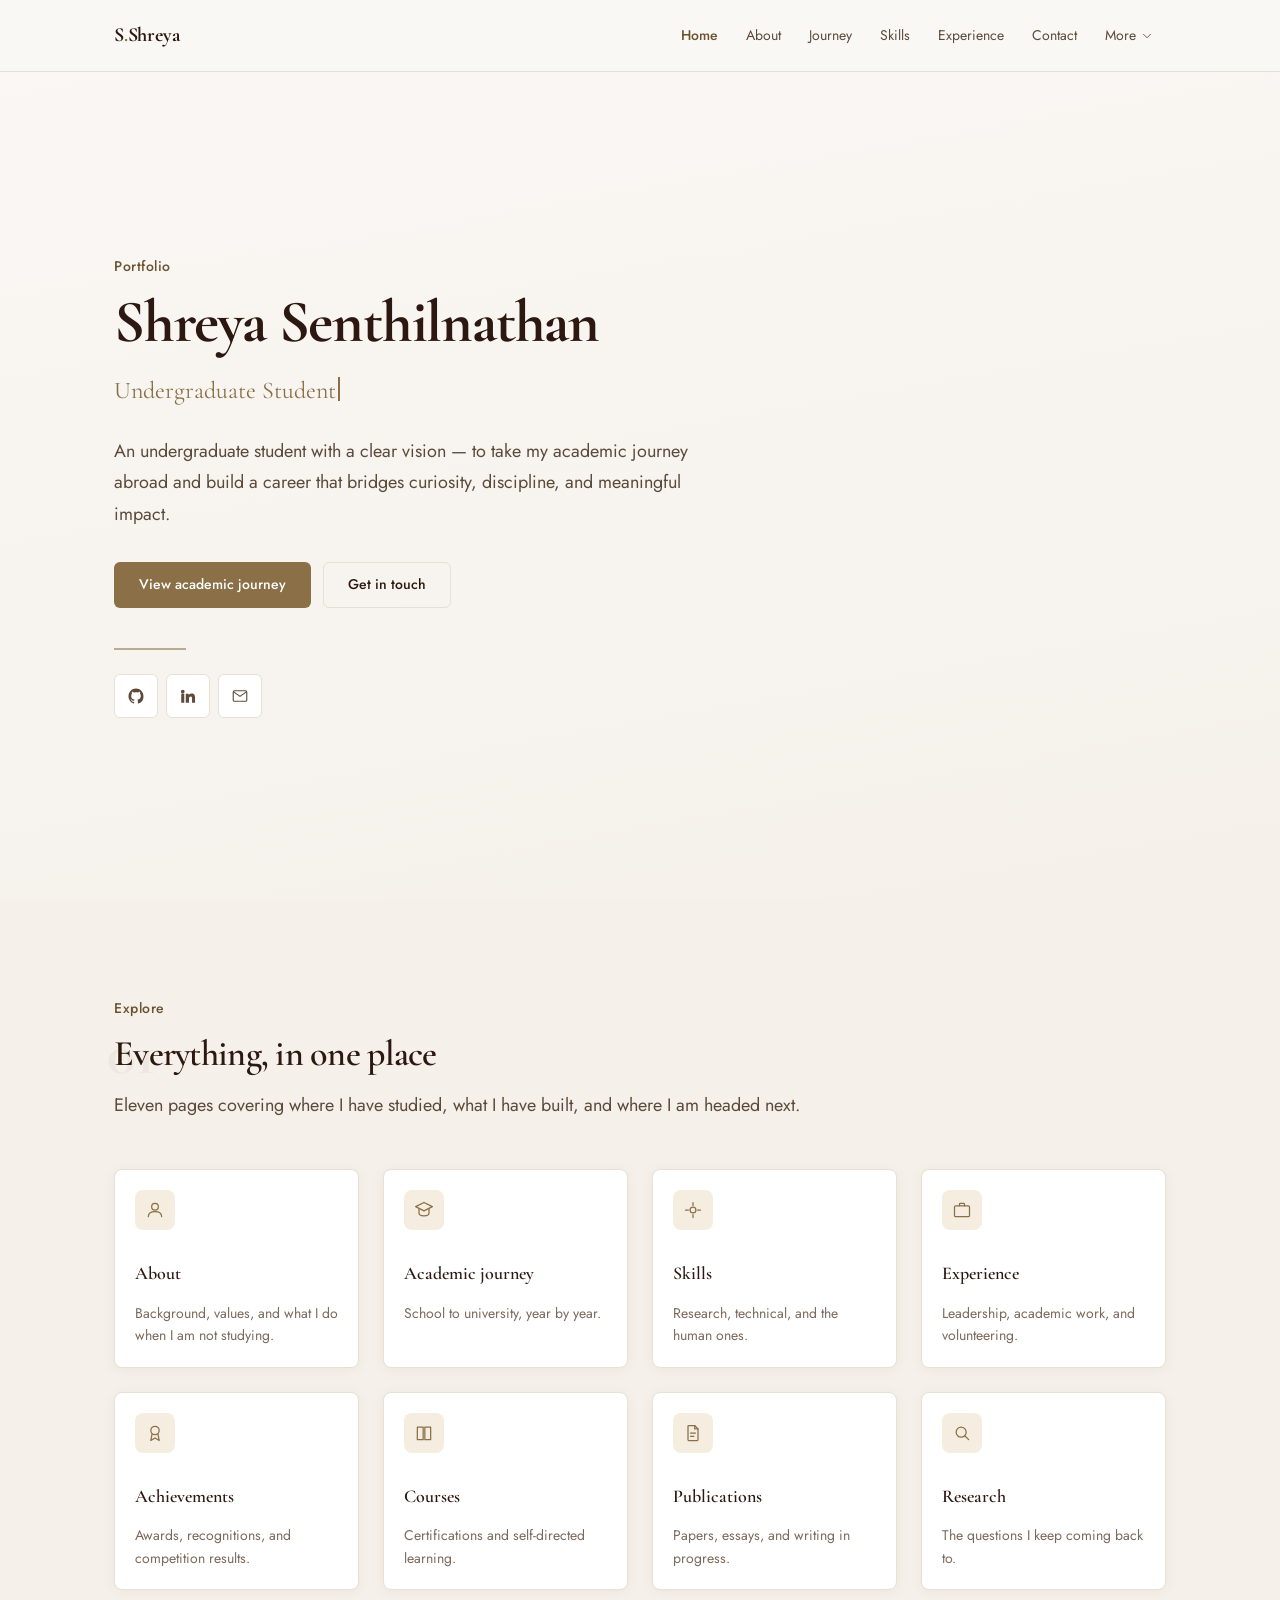
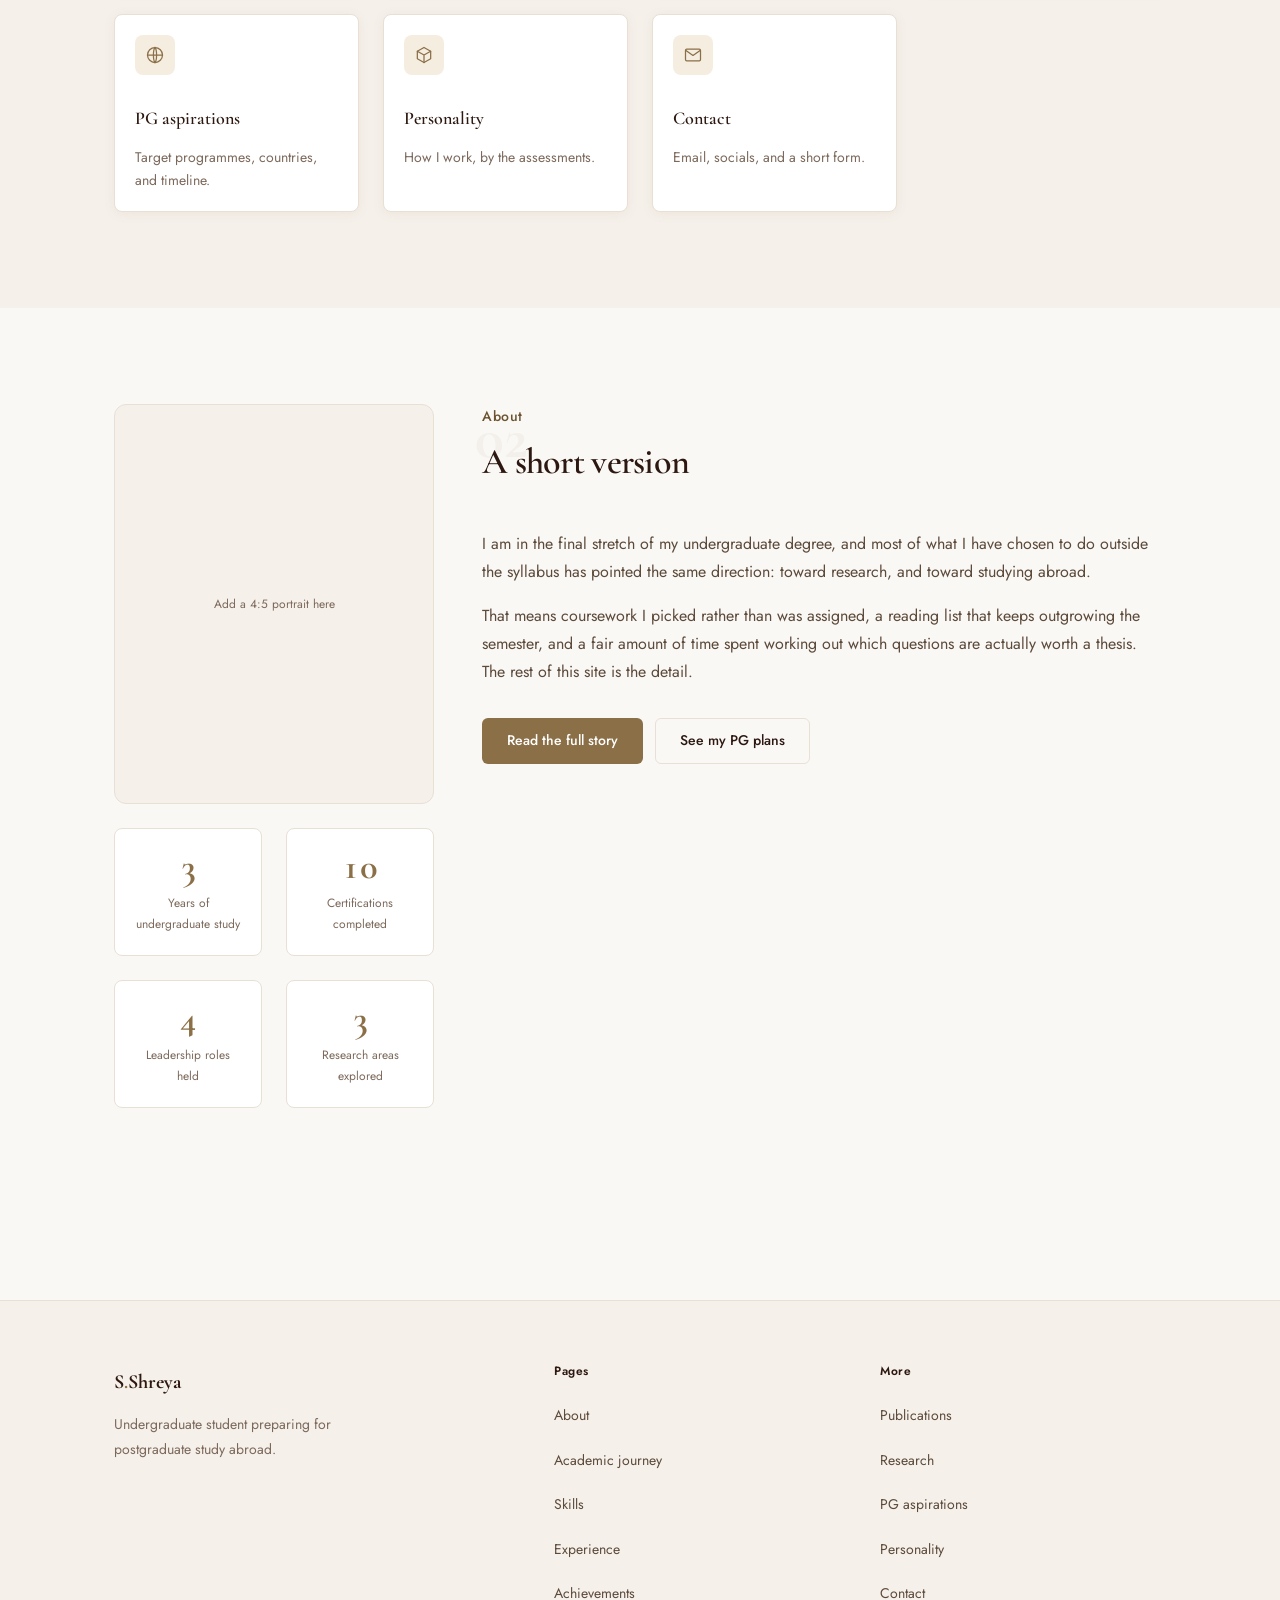
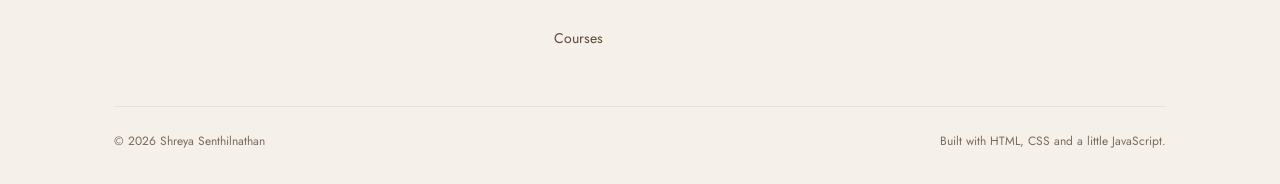
==== commit d205de85: "Update index.html" ====
--- a/index.html
+++ b/index.html
@@ -5,7 +5,7 @@
   <meta name="viewport" content="width=device-width, initial-scale=1.0">
   <title>Shreya Senthilnathan — Undergraduate student and aspiring postgraduate</title>
   <meta name="description" content="Portfolio of Shreya Senthilnathan: academic journey, research interests, and postgraduate plans.">
-  <link rel="stylesheet" href="css/style.css">
+  <link rel="stylesheet" href="style.css">
 </head>
 <body>
 
--- a/style.css
+++ b/style.css
@@ -0,0 +1,1760 @@
+/* ==========================================================================
+   Shreya Senthilnathan — portfolio stylesheet
+   One file, shared by all 12 pages.
+
+   HOW TO EDIT THIS FILE
+   ---------------------
+   Almost everything you'd want to change lives in the :root block below.
+   Change a colour or a size there once and it updates across every page.
+   Further down are the components (navbar, cards, timeline, and so on).
+   Each section is labelled, so use your editor's search to jump around.
+   ========================================================================== */
+
+@import url('https://fonts.googleapis.com/css2?family=Cormorant+Garamond:wght@600;700&family=Jost:wght@300;400;500;600&display=swap');
+
+/* ==========================================================================
+   1. DESIGN TOKENS
+   ========================================================================== */
+
+:root {
+  /* --- Colour -------------------------------------------------------- */
+  --bg:           #FAF8F5;   /* warm off-white — page background        */
+  --surface:      #FFFFFF;   /* pure white — cards and panels           */
+  --surface-alt:  #F5F0EA;   /* warm cream — alternate section bg        */
+  --border:       #E8E0D5;   /* warm sand border — cards, dividers      */
+  --border-input: #9C8463;   /* stronger tan — form controls only (3:1) */
+  --text-primary: #2C1810;   /* deep warm brown — headings              */
+  --text-body:    #5C4A3A;   /* mid warm brown — body text              */
+  --text-muted:   #7C695B;   /* muted taupe — labels, metadata (AA 4.6+) */
+  --accent:       #8B6F47;   /* rich caramel — primary accent           */
+  --accent-dark:  #6B5230;   /* dark coffee — hover states              */
+  --accent-light: #E8D5B7;   /* pale wheat — light accent backgrounds   */
+  --accent-pale:  #F5EDE0;   /* barely-there cream — hover fills        */
+  --white:        #FFFFFF;
+
+  /* --- Spacing scale (rem) ------------------------------------------- */
+  --space-1:  0.25rem;
+  --space-2:  0.5rem;
+  --space-3:  0.75rem;
+  --space-4:  1rem;
+  --space-5:  1.25rem;
+  --space-6:  1.5rem;
+  --space-8:  2rem;
+  --space-10: 2.5rem;
+  --space-12: 3rem;
+  --space-16: 4rem;
+  --space-20: 5rem;
+  --space-24: 6rem;
+
+  /* --- Type scale ----------------------------------------------------- */
+  --text-xs:   0.75rem;    /* 12px — meta only: dates, captions, legal  */
+  --text-sm:   0.875rem;   /* 14px — secondary copy                     */
+  --text-base: 1rem;       /* 16px — body                               */
+  --text-lg:   1.125rem;   /* 18px                                      */
+  --text-xl:   1.25rem;    /* 20px                                      */
+  --text-2xl:  1.5rem;     /* 24px                                      */
+  --text-3xl:  1.875rem;   /* 30px                                      */
+  --text-4xl:  2.25rem;    /* 36px                                      */
+  --text-5xl:  3rem;       /* 48px                                      */
+  --text-6xl:  3.75rem;    /* 60px                                      */
+
+  /* --- Typefaces ------------------------------------------------------ */
+  --font-display: 'Cormorant Garamond', Georgia, 'Times New Roman', serif;
+  --font-body:    'Jost', -apple-system, BlinkMacSystemFont, 'Segoe UI', sans-serif;
+
+  /* --- Line heights --------------------------------------------------- */
+  --leading-tight: 1.15;
+  --leading-snug:  1.3;
+  --leading-body:  1.75;
+
+  /* --- Radii ---------------------------------------------------------- */
+  --radius-sm:   4px;
+  --radius-md:   6px;   /* buttons                                       */
+  --radius-lg:   8px;   /* cards                                         */
+  --radius-xl:   12px;  /* photos, large panels                          */
+  --radius-full: 999px; /* interactive pills only — never static text    */
+
+  /* --- Shadows (soft and warm; alpha stays low) ----------------------- */
+  --shadow-card:  0 2px 12px rgba(139, 111, 71, 0.08);
+  --shadow-hover: 0 8px 24px rgba(139, 111, 71, 0.14);
+  --shadow-nav:   0 1px 0 var(--border);
+
+  /* --- Motion --------------------------------------------------------- */
+  --motion-100: 100ms;
+  --motion-150: 150ms;
+  --motion-200: 200ms;
+  --ease-out: cubic-bezier(0.16, 1, 0.3, 1);
+  --ease-in:  cubic-bezier(0.7, 0, 0.84, 0);
+  --transition: 0.2s ease;
+
+  /* --- Layout --------------------------------------------------------- */
+  --container:  1100px;
+  --gutter:     1.5rem;
+  --nav-height: 72px;
+  --hit:        44px;   /* WCAG AA minimum tap target                    */
+}
+
+/* ==========================================================================
+   2. RESET AND BASE
+   ========================================================================== */
+
+*,
+*::before,
+*::after {
+  box-sizing: border-box;
+  margin: 0;
+  padding: 0;
+}
+
+html {
+  scroll-behavior: smooth;
+  scroll-padding-top: calc(var(--nav-height) + var(--space-4));
+  -webkit-text-size-adjust: 100%;
+}
+
+body {
+  width: 100%;
+  background: var(--bg);
+  color: var(--text-body);
+  font-family: var(--font-body);
+  font-size: var(--text-base);
+  font-weight: 400;
+  line-height: var(--leading-body);
+  -webkit-font-smoothing: antialiased;
+  overflow-x: hidden;
+}
+
+img {
+  display: block;
+  max-width: 100%;
+  height: auto;
+}
+
+svg {
+  flex-shrink: 0;
+}
+
+a {
+  color: var(--accent-dark);
+  text-decoration: none;
+  transition: color var(--transition);
+}
+
+a:hover {
+  color: var(--text-primary);
+}
+
+ul,
+ol {
+  list-style: none;
+}
+
+button,
+input,
+select,
+textarea {
+  font: inherit;
+  color: inherit;
+}
+
+button {
+  background: none;
+  border: none;
+  cursor: pointer;
+}
+
+h1, h2, h3, h4 {
+  font-family: var(--font-display);
+  font-weight: 600;
+  line-height: var(--leading-tight);
+  letter-spacing: -0.02em;
+  color: var(--text-primary);
+}
+
+h1 { font-size: var(--text-5xl); font-weight: 700; }
+h2 { font-size: var(--text-4xl); }
+h3 { font-size: var(--text-2xl); }
+h4 { font-size: var(--text-xl); }
+
+p { max-width: 68ch; }
+
+strong { font-weight: 600; color: var(--text-primary); }
+
+/* Blockquote — the thin accent rule is one of the site's signature marks */
+blockquote {
+  border-left: 2px solid var(--accent);
+  padding-left: var(--space-6);
+  font-family: var(--font-display);
+  font-size: var(--text-xl);
+  line-height: var(--leading-snug);
+  color: var(--text-primary);
+}
+
+/* ==========================================================================
+   3. ACCESSIBILITY HELPERS
+   ========================================================================== */
+
+.skip-link {
+  position: absolute;
+  top: var(--space-2);
+  left: var(--space-2);
+  z-index: 200;
+  padding: var(--space-3) var(--space-5);
+  background: var(--accent);
+  color: var(--white);
+  border-radius: var(--radius-md);
+  font-size: var(--text-sm);
+  font-weight: 500;
+  transform: translateY(-150%);
+  transition: transform var(--motion-150) var(--ease-out);
+}
+
+.skip-link:focus {
+  transform: translateY(0);
+  color: var(--white);
+}
+
+.visually-hidden {
+  position: absolute;
+  width: 1px;
+  height: 1px;
+  overflow: hidden;
+  clip: rect(0 0 0 0);
+  clip-path: inset(50%);
+  white-space: nowrap;
+}
+
+/* One focus ring for the whole site. Never remove this without a replacement. */
+:focus-visible {
+  outline: 2px solid var(--accent);
+  outline-offset: 2px;
+  border-radius: var(--radius-sm);
+}
+
+/* ==========================================================================
+   4. LAYOUT
+   ========================================================================== */
+
+.container {
+  width: 100%;
+  max-width: var(--container);
+  margin-inline: auto;
+  padding-inline: var(--gutter);
+}
+
+main {
+  display: block;
+  min-height: 50vh;
+}
+
+.section {
+  padding-block: var(--space-24);
+}
+
+.section--tight { padding-block: var(--space-16); }
+.section--alt   { background: var(--surface-alt); }
+
+/* Section heading, with the large faint numeral sitting behind it.
+   Add the numeral with data-num="01" on .section-head. */
+.section-head {
+  position: relative;
+  margin-bottom: var(--space-12);
+}
+
+.section-head[data-num]::before {
+  content: attr(data-num);
+  position: absolute;
+  top: 50%;
+  left: -0.12em;
+  transform: translateY(-58%);
+  font-family: var(--font-display);
+  font-size: var(--text-6xl);
+  font-weight: 700;
+  line-height: 1;
+  color: var(--accent);
+  opacity: 0.06;
+  pointer-events: none;
+  user-select: none;
+}
+
+.section-head > * { position: relative; }
+
+.eyebrow {
+  display: block;
+  margin-bottom: var(--space-3);
+  font-size: var(--text-sm);
+  font-weight: 500;
+  letter-spacing: 0.04em;
+  color: var(--accent-dark);
+}
+
+.lede {
+  margin-top: var(--space-4);
+  font-size: var(--text-lg);
+  color: var(--text-body);
+}
+
+.rule {
+  width: 72px;
+  height: 2px;
+  border: 0;
+  background: var(--accent);
+  opacity: 0.55;
+}
+
+.rule--center { margin-inline: auto; }
+
+/* --- Grid utilities --------------------------------------------------- */
+
+.grid-2,
+.grid-3,
+.grid-4,
+.grid-auto {
+  display: grid;
+  gap: var(--space-6);
+}
+
+.grid-2 { grid-template-columns: repeat(2, 1fr); }
+.grid-3 { grid-template-columns: repeat(3, 1fr); }
+.grid-auto { grid-template-columns: repeat(auto-fill, minmax(280px, 1fr)); }
+
+/* Four across on a desktop container, three on a tablet, one on a phone —
+   without needing its own breakpoint. */
+.grid-4 { grid-template-columns: repeat(auto-fit, minmax(200px, 1fr)); }
+
+/* --- Spacing utilities -------------------------------------------------
+   Use these instead of writing style="margin-top: …" in the HTML.
+   ---------------------------------------------------------------------- */
+
+.mt-2  { margin-top: var(--space-2); }
+.mt-4  { margin-top: var(--space-4); }
+.mt-6  { margin-top: var(--space-6); }
+.mt-8  { margin-top: var(--space-8); }
+.mt-10 { margin-top: var(--space-10); }
+.mt-12 { margin-top: var(--space-12); }
+
+/* Two-column page body: content + sticky sidebar */
+.split {
+  display: grid;
+  grid-template-columns: minmax(0, 1fr) 320px;
+  gap: var(--space-12);
+  align-items: start;
+}
+
+.split--sidebar-left { grid-template-columns: 320px minmax(0, 1fr); }
+
+.sticky {
+  position: sticky;
+  top: calc(var(--nav-height) + var(--space-6));
+}
+
+/* ==========================================================================
+   5. NAVBAR
+   Identical markup on all 12 pages. The active link is set by JS from the
+   current filename, so you never have to hand-edit a class.
+   ========================================================================== */
+
+.nav {
+  position: fixed;
+  inset: 0 0 auto 0;
+  z-index: 100;
+  height: var(--nav-height);
+  background: var(--bg);                    /* opaque fallback */
+  background: rgba(250, 248, 245, 0.92);
+  border-bottom: 1px solid var(--border);
+}
+
+@supports (backdrop-filter: blur(12px)) {
+  .nav { backdrop-filter: blur(12px); }
+}
+
+.nav__inner {
+  display: flex;
+  align-items: center;
+  justify-content: space-between;
+  gap: var(--space-6);
+  height: 100%;
+}
+
+.nav__brand {
+  font-family: var(--font-display);
+  font-size: var(--text-xl);
+  font-weight: 700;
+  letter-spacing: -0.01em;
+  color: var(--text-primary);
+}
+
+.nav__brand span { color: var(--accent); }
+.nav__brand:hover { color: var(--accent-dark); }
+
+.nav__links {
+  display: flex;
+  align-items: center;
+  gap: var(--space-1);
+}
+
+.nav__link {
+  display: inline-flex;
+  align-items: center;
+  height: var(--hit);
+  padding-inline: var(--space-3);
+  border-radius: var(--radius-md);
+  font-size: var(--text-sm);
+  font-weight: 400;
+  color: var(--text-body);
+  transition: background var(--transition), color var(--transition);
+}
+
+.nav__link:hover {
+  background: var(--accent-pale);
+  color: var(--accent-dark);
+}
+
+.nav__link.is-active {
+  color: var(--accent-dark);
+  font-weight: 500;
+}
+
+/* --- "More" dropdown --------------------------------------------------- */
+
+.nav__more { position: relative; }
+
+.nav__more-btn {
+  display: inline-flex;
+  align-items: center;
+  gap: var(--space-1);
+  height: var(--hit);
+  padding-inline: var(--space-3);
+  border-radius: var(--radius-md);
+  font-size: var(--text-sm);
+  color: var(--text-body);
+  transition: background var(--transition), color var(--transition);
+}
+
+.nav__more-btn:hover {
+  background: var(--accent-pale);
+  color: var(--accent-dark);
+}
+
+.nav__more-btn[aria-expanded='true'] {
+  background: var(--accent-pale);
+  color: var(--accent-dark);
+}
+
+.nav__more-btn svg {
+  width: 14px;
+  height: 14px;
+  transition: transform var(--motion-150) var(--ease-out);
+}
+
+.nav__more-btn[aria-expanded='true'] svg { transform: rotate(180deg); }
+
+.nav__dropdown {
+  position: absolute;
+  top: calc(100% + var(--space-2));
+  right: 0;
+  min-width: 210px;
+  padding: var(--space-2);
+  background: var(--surface);
+  border: 1px solid var(--border);
+  border-radius: var(--radius-lg);
+  box-shadow: var(--shadow-hover);
+  opacity: 0;
+  transform: translateY(-4px);
+  visibility: hidden;
+  transition:
+    opacity var(--motion-150) var(--ease-in),
+    transform var(--motion-150) var(--ease-in),
+    visibility var(--motion-150);
+}
+
+.nav__dropdown[data-open='true'] {
+  opacity: 1;
+  transform: translateY(0);
+  visibility: visible;
+  transition-timing-function: var(--ease-out);
+  transition-duration: var(--motion-200);
+}
+
+.nav__dropdown a {
+  display: block;
+  padding: var(--space-3) var(--space-4);
+  border-radius: var(--radius-md);
+  font-size: var(--text-sm);
+  color: var(--text-body);
+}
+
+.nav__dropdown a:hover {
+  background: var(--accent-pale);
+  color: var(--accent-dark);
+}
+
+.nav__dropdown a.is-active { color: var(--accent-dark); font-weight: 500; }
+
+/* --- Hamburger (narrow only) ------------------------------------------ */
+
+.nav__toggle {
+  display: none;
+  align-items: center;
+  justify-content: center;
+  width: var(--hit);
+  height: var(--hit);
+  border-radius: var(--radius-md);
+  color: var(--text-primary);
+}
+
+.nav__toggle:hover { background: var(--accent-pale); }
+.nav__toggle svg { width: 22px; height: 22px; }
+.nav__toggle .icon-close { display: none; }
+.nav__toggle[aria-expanded='true'] .icon-close { display: block; }
+.nav__toggle[aria-expanded='true'] .icon-menu  { display: none; }
+
+/* ==========================================================================
+   6. PAGE HEADER BANNER  (every page except index.html)
+   ========================================================================== */
+
+.page-header {
+  margin-top: var(--nav-height);
+  padding-block: var(--space-20);
+  background: linear-gradient(135deg, var(--text-primary) 0%, var(--accent-dark) 100%);
+  color: var(--accent-light);
+}
+
+.page-header .eyebrow { color: var(--accent-light); opacity: 0.75; }
+
+.page-header h1 {
+  color: var(--white);
+  font-size: var(--text-5xl);
+}
+
+.page-header p {
+  margin-top: var(--space-4);
+  max-width: 60ch;
+  font-size: var(--text-lg);
+  color: var(--accent-light);
+}
+
+/* ==========================================================================
+   7. BUTTONS
+   Three styles: primary (filled), outline, ghost.
+   ========================================================================== */
+
+.btn {
+  display: inline-flex;
+  align-items: center;
+  justify-content: center;
+  gap: var(--space-2);
+  min-height: var(--hit);
+  padding: var(--space-3) var(--space-6);
+  border: 1px solid transparent;
+  border-radius: var(--radius-md);
+  font-size: var(--text-sm);
+  font-weight: 500;
+  line-height: 1.4;
+  text-align: center;
+  cursor: pointer;
+  transition:
+    background var(--transition),
+    border-color var(--transition),
+    color var(--transition),
+    transform var(--motion-150) var(--ease-out);
+}
+
+.btn svg { width: 16px; height: 16px; }
+
+.btn--primary {
+  background: var(--accent);
+  color: var(--white);
+}
+
+.btn--primary:hover {
+  background: var(--accent-dark);
+  color: var(--white);
+}
+
+.btn--outline {
+  background: transparent;
+  border-color: var(--border);
+  color: var(--text-primary);
+}
+
+.btn--outline:hover {
+  background: var(--accent-pale);
+  border-color: var(--accent-light);
+  color: var(--accent-dark);
+}
+
+.btn--ghost {
+  background: transparent;
+  color: var(--accent-dark);
+  padding-inline: var(--space-3);
+}
+
+.btn--ghost:hover {
+  background: var(--accent-pale);
+  color: var(--accent-dark);
+}
+
+.btn--block { width: 100%; }
+
+.btn-row {
+  display: flex;
+  flex-wrap: wrap;
+  gap: var(--space-3);
+}
+
+/* --- Icon-only buttons -------------------------------------------------
+   Square, 44px, always carry an aria-label and a real tooltip (.tip).
+   ---------------------------------------------------------------------- */
+
+.icon-btn {
+  position: relative;
+  display: inline-flex;
+  align-items: center;
+  justify-content: center;
+  width: var(--hit);
+  height: var(--hit);
+  padding: 0;
+  border: 1px solid var(--border);
+  border-radius: var(--radius-md);
+  background: var(--surface);
+  color: var(--text-body);
+  transition: background var(--transition), border-color var(--transition), color var(--transition);
+}
+
+.icon-btn:hover {
+  background: var(--accent-pale);
+  border-color: var(--accent-light);
+  color: var(--accent-dark);
+}
+
+.icon-btn svg { width: 18px; height: 18px; }
+
+.tip-wrap { position: relative; display: inline-flex; }
+
+.tip {
+  position: absolute;
+  bottom: calc(100% + var(--space-2));
+  left: 50%;
+  z-index: 50;
+  padding: var(--space-2) var(--space-3);
+  background: var(--text-primary);
+  color: var(--white);
+  border-radius: var(--radius-sm);
+  font-size: var(--text-xs);
+  line-height: 1.4;
+  white-space: nowrap;
+  opacity: 0;
+  visibility: hidden;
+  transform: translate(-50%, 4px);
+  transition:
+    opacity var(--motion-150) var(--ease-out),
+    transform var(--motion-150) var(--ease-out),
+    visibility var(--motion-150);
+}
+
+.tip-wrap:hover .tip,
+.tip-wrap:focus-within .tip {
+  opacity: 1;
+  visibility: visible;
+  transform: translate(-50%, 0);
+}
+
+/* ==========================================================================
+   8. CARDS
+   ========================================================================== */
+
+.card {
+  padding: var(--space-6);
+  background: var(--surface);
+  border: 1px solid var(--border);
+  border-radius: var(--radius-lg);
+  box-shadow: var(--shadow-card);
+  transition:
+    transform var(--motion-200) var(--ease-out),
+    box-shadow var(--motion-200) var(--ease-out),
+    border-color var(--transition);
+}
+
+.card:hover {
+  transform: translateY(-2px);
+  box-shadow: var(--shadow-hover);
+  border-color: var(--accent-light);
+}
+
+.card--flat { box-shadow: none; }
+.card--flat:hover { transform: none; box-shadow: var(--shadow-card); }
+
+.card__icon {
+  display: inline-flex;
+  align-items: center;
+  justify-content: center;
+  width: 40px;
+  height: 40px;
+  margin-bottom: var(--space-4);
+  background: var(--accent-pale);
+  border-radius: var(--radius-lg);
+  color: var(--accent);
+}
+
+.card__icon svg { width: 20px; height: 20px; }
+
+.card__title {
+  font-family: var(--font-display);
+  font-size: var(--text-xl);
+  font-weight: 600;
+  color: var(--text-primary);
+  line-height: var(--leading-snug);
+}
+
+.card__meta {
+  margin-top: var(--space-1);
+  font-size: var(--text-sm);
+  color: var(--text-muted);
+}
+
+.card__body {
+  margin-top: var(--space-3);
+  font-size: var(--text-sm);
+  line-height: 1.7;
+}
+
+/* A thin accent line that draws in along the top edge on hover */
+.card--topline { position: relative; overflow: hidden; }
+
+.card--topline::before {
+  content: '';
+  position: absolute;
+  inset: 0 0 auto 0;
+  height: 2px;
+  background: var(--accent);
+  transform: scaleX(0);
+  transform-origin: left;
+  transition: transform var(--motion-200) var(--ease-out);
+}
+
+.card--topline:hover::before,
+.card--topline:focus-within::before { transform: scaleX(1); }
+
+/* Quick-link card (home page grid) */
+.quicklink {
+  display: flex;
+  flex-direction: column;
+  gap: var(--space-3);
+  padding: var(--space-5);
+  background: var(--surface);
+  border: 1px solid var(--border);
+  border-radius: var(--radius-lg);
+  box-shadow: var(--shadow-card);
+  color: var(--text-body);
+  transition:
+    transform var(--motion-200) var(--ease-out),
+    box-shadow var(--motion-200) var(--ease-out),
+    border-color var(--transition);
+}
+
+.quicklink:hover {
+  transform: translateY(-2px);
+  box-shadow: var(--shadow-hover);
+  border-color: var(--accent-light);
+  color: var(--text-body);
+}
+
+.quicklink__name {
+  font-family: var(--font-display);
+  font-size: var(--text-lg);
+  font-weight: 600;
+  color: var(--text-primary);
+}
+
+.quicklink__desc {
+  font-size: var(--text-sm);
+  line-height: 1.6;
+  color: var(--text-muted);
+}
+
+/* ==========================================================================
+   9. TAGS AND BADGES
+   Pills are for interactive filters and short labels only — never wrapped
+   around plain metadata like a date or an author name.
+   ========================================================================== */
+
+.tag-cloud {
+  display: flex;
+  flex-wrap: wrap;
+  gap: var(--space-2);
+}
+
+.tag {
+  display: inline-flex;
+  align-items: center;
+  padding: var(--space-2) var(--space-4);
+  background: var(--accent-pale);
+  border: 1px solid var(--border);
+  border-radius: var(--radius-full);
+  font-size: var(--text-sm);
+  color: var(--accent-dark);
+}
+
+.badge {
+  display: inline-flex;
+  align-items: center;
+  gap: var(--space-2);
+  padding: var(--space-1) var(--space-3);
+  background: var(--accent-light);
+  border-radius: var(--radius-sm);
+  font-size: var(--text-xs);
+  font-weight: 500;
+  color: var(--accent-dark);
+}
+
+.badge--quiet {
+  background: var(--surface-alt);
+  color: var(--text-muted);
+}
+
+/* Filter pills — interactive, so they get the full hit target */
+.filters {
+  display: flex;
+  flex-wrap: wrap;
+  gap: var(--space-2);
+  margin-bottom: var(--space-8);
+}
+
+.filter {
+  min-height: var(--hit);
+  padding: var(--space-2) var(--space-5);
+  background: var(--surface);
+  border: 1px solid var(--border);
+  border-radius: var(--radius-full);
+  font-size: var(--text-sm);
+  color: var(--text-body);
+  transition: background var(--transition), border-color var(--transition), color var(--transition);
+}
+
+.filter:hover {
+  background: var(--accent-pale);
+  border-color: var(--accent-light);
+  color: var(--accent-dark);
+}
+
+.filter[aria-pressed='true'] {
+  background: var(--accent);
+  border-color: var(--accent);
+  color: var(--white);
+}
+
+.result-count {
+  margin-bottom: var(--space-6);
+  font-size: var(--text-sm);
+  color: var(--text-muted);
+}
+
+/* ==========================================================================
+   10. TIMELINE
+   ========================================================================== */
+
+.timeline {
+  display: flex;
+  flex-direction: column;
+  gap: var(--space-10);
+}
+
+.timeline__item {
+  position: relative;
+  padding-left: var(--space-8);
+  border-left: 2px solid var(--accent);
+}
+
+.timeline__item::before {
+  content: '';
+  position: absolute;
+  top: 6px;
+  left: -7px;
+  width: 12px;
+  height: 12px;
+  background: var(--bg);
+  border: 2px solid var(--accent);
+  border-radius: 50%;
+}
+
+.timeline__level {
+  display: block;
+  margin-bottom: var(--space-2);
+  font-size: var(--text-sm);
+  font-weight: 500;
+  color: var(--accent-dark);
+}
+
+.timeline__title {
+  font-family: var(--font-display);
+  font-size: var(--text-2xl);
+  font-weight: 600;
+  color: var(--text-primary);
+  line-height: var(--leading-snug);
+}
+
+.timeline__org {
+  margin-top: var(--space-1);
+  color: var(--text-body);
+}
+
+.timeline__dates {
+  margin-top: var(--space-2);
+  font-size: var(--text-xs);
+  color: var(--text-muted);
+}
+
+.timeline__details {
+  margin-top: var(--space-4);
+  display: flex;
+  flex-direction: column;
+  gap: var(--space-2);
+}
+
+.timeline__details li {
+  position: relative;
+  padding-left: var(--space-5);
+  font-size: var(--text-sm);
+  line-height: 1.7;
+}
+
+.timeline__details li::before {
+  content: '';
+  position: absolute;
+  top: 0.7em;
+  left: 0;
+  width: 6px;
+  height: 1px;
+  background: var(--accent);
+}
+
+/* Three-state timeline used on pg-aspirations.html */
+.timeline__item[data-state='done']::before    { background: var(--accent); }
+.timeline__item[data-state='active']::before  { background: var(--accent-light); }
+.timeline__item[data-state='planned']::before { background: var(--bg); border-color: var(--border); }
+.timeline__item[data-state='planned']         { border-left-color: var(--border); }
+
+/* ==========================================================================
+   11. PROGRESS BARS  (skills.html, personality.html)
+   Set the width inline with style="--w: 80%" — that's the one place inline
+   styles are allowed, because the value is data, not design.
+   ========================================================================== */
+
+.meter { margin-bottom: var(--space-5); }
+
+.meter__head {
+  display: flex;
+  justify-content: space-between;
+  align-items: baseline;
+  gap: var(--space-4);
+  margin-bottom: var(--space-2);
+}
+
+.meter__label {
+  font-size: var(--text-base);
+  font-weight: 500;
+  color: var(--text-primary);
+}
+
+.meter__value {
+  font-size: var(--text-sm);
+  color: var(--text-muted);
+  font-variant-numeric: tabular-nums;
+}
+
+.meter__track {
+  height: 6px;
+  background: var(--surface-alt);
+  border: 1px solid var(--border);
+  border-radius: var(--radius-full);
+  overflow: hidden;
+}
+
+.meter__fill {
+  height: 100%;
+  width: var(--w, 0%);
+  background: var(--accent);
+  border-radius: var(--radius-full);
+  transform: scaleX(0);
+  transform-origin: left;
+  transition: transform 600ms var(--ease-out);
+}
+
+.meter.is-visible .meter__fill { transform: scaleX(1); }
+
+.meter__note {
+  margin-top: var(--space-2);
+  font-size: var(--text-sm);
+  color: var(--text-muted);
+}
+
+/* ==========================================================================
+   12. TABS  (experience.html)
+   ========================================================================== */
+
+.tabs {
+  display: flex;
+  flex-direction: column;
+  gap: var(--space-1);
+}
+
+.tab {
+  min-height: var(--hit);
+  padding: var(--space-3) var(--space-4);
+  border-left: 2px solid var(--border);
+  border-radius: 0 var(--radius-md) var(--radius-md) 0;
+  text-align: left;
+  font-size: var(--text-sm);
+  color: var(--text-body);
+  transition: background var(--transition), border-color var(--transition), color var(--transition);
+}
+
+.tab:hover {
+  background: var(--accent-pale);
+  color: var(--accent-dark);
+}
+
+.tab[aria-selected='true'] {
+  background: var(--accent-pale);
+  border-left-color: var(--accent);
+  color: var(--accent-dark);
+  font-weight: 500;
+}
+
+.tabpanel[hidden] { display: none; }
+
+/* ==========================================================================
+   13. FORMS  (contact.html)
+   Every input gets a visible label. Placeholders show format only.
+   ========================================================================== */
+
+.field { margin-bottom: var(--space-5); }
+
+.field > label {
+  display: block;
+  margin-bottom: var(--space-2);
+  font-size: var(--text-sm);
+  font-weight: 500;
+  color: var(--text-primary);
+}
+
+.field input,
+.field textarea,
+.field select {
+  width: 100%;
+  padding: var(--space-3) var(--space-4);
+  background: var(--surface);
+  border: 1px solid var(--border-input);
+  border-radius: var(--radius-md);
+  font-size: var(--text-base);
+  color: var(--text-primary);
+  transition: border-color var(--transition), box-shadow var(--transition);
+}
+
+.field input::placeholder,
+.field textarea::placeholder { color: var(--text-muted); }
+
+.field input:hover,
+.field textarea:hover,
+.field select:hover { border-color: var(--accent); }
+
+.field textarea { min-height: 150px; resize: vertical; }
+
+.field input[aria-invalid='true'],
+.field textarea[aria-invalid='true'] { border-color: #A6442E; }
+
+.field__hint {
+  margin-top: var(--space-2);
+  font-size: var(--text-xs);
+  color: var(--text-muted);
+}
+
+.field__error {
+  margin-top: var(--space-2);
+  font-size: var(--text-xs);
+  color: #A6442E;
+}
+
+.field__error[hidden] { display: none; }
+
+.form-note {
+  margin-top: var(--space-4);
+  font-size: var(--text-xs);
+  color: var(--text-muted);
+}
+
+.form-status {
+  margin-top: var(--space-4);
+  padding: var(--space-3) var(--space-4);
+  background: var(--accent-pale);
+  border-left: 2px solid var(--accent);
+  border-radius: var(--radius-sm);
+  font-size: var(--text-sm);
+  color: var(--accent-dark);
+}
+
+.form-status[hidden] { display: none; }
+
+/* Button busy state — used while a form submit is in flight */
+.btn[aria-busy='true'] { opacity: 0.75; }
+
+/* ==========================================================================
+   14. EMPTY STATE  (publications.html and any page with no entries yet)
+   ========================================================================== */
+
+.empty {
+  padding: var(--space-16) var(--space-8);
+  border: 1px dashed var(--border);
+  border-radius: var(--radius-lg);
+  text-align: center;
+}
+
+.empty__icon {
+  display: inline-flex;
+  margin-bottom: var(--space-4);
+  color: var(--accent);
+  opacity: 0.6;
+}
+
+.empty__icon svg { width: 24px; height: 24px; }
+
+.empty h3 { font-size: var(--text-2xl); }
+
+.empty p {
+  margin: var(--space-3) auto var(--space-6);
+  max-width: 48ch;
+  font-size: var(--text-sm);
+  color: var(--text-muted);
+}
+
+/* ==========================================================================
+   15. SMALL COMPONENTS
+   ========================================================================== */
+
+/* --- Stat counters ---------------------------------------------------- */
+
+.stat {
+  padding: var(--space-5);
+  background: var(--surface);
+  border: 1px solid var(--border);
+  border-radius: var(--radius-lg);
+  text-align: center;
+}
+
+.stat__num {
+  font-family: var(--font-display);
+  font-size: var(--text-4xl);
+  font-weight: 700;
+  line-height: 1;
+  color: var(--accent);
+  font-variant-numeric: tabular-nums;
+}
+
+.stat__label {
+  margin-top: var(--space-2);
+  font-size: var(--text-xs);
+  color: var(--text-muted);
+}
+
+/* --- Photo placeholder ------------------------------------------------- */
+
+.photo {
+  position: relative;
+  aspect-ratio: 4 / 5;
+  background: var(--surface-alt);
+  border: 1px solid var(--border);
+  border-radius: var(--radius-xl);
+  overflow: hidden;
+}
+
+.photo img { width: 100%; height: 100%; object-fit: cover; }
+
+.photo__hint {
+  position: absolute;
+  inset: 0;
+  display: flex;
+  align-items: center;
+  justify-content: center;
+  padding: var(--space-4);
+  text-align: center;
+  font-size: var(--text-xs);
+  color: var(--text-muted);
+}
+
+.photo--round { aspect-ratio: 1; border-radius: 50%; }
+
+/* --- Profile sidebar card ---------------------------------------------- */
+
+.profile-card {
+  padding: var(--space-6);
+  background: var(--surface);
+  border: 1px solid var(--border);
+  border-radius: var(--radius-lg);
+  box-shadow: var(--shadow-card);
+  text-align: center;
+}
+
+.profile-card .photo { margin-bottom: var(--space-5); }
+
+.profile-card__name {
+  font-family: var(--font-display);
+  font-size: var(--text-2xl);
+  font-weight: 600;
+  color: var(--text-primary);
+}
+
+.profile-card__roles {
+  display: flex;
+  flex-wrap: wrap;
+  justify-content: center;
+  gap: var(--space-2);
+  margin-top: var(--space-3);
+}
+
+.profile-card__social {
+  display: flex;
+  justify-content: center;
+  gap: var(--space-2);
+  margin-block: var(--space-5);
+}
+
+/* --- Social icon row (hero) -------------------------------------------- */
+
+.social-row {
+  display: flex;
+  gap: var(--space-2);
+}
+
+/* --- Story blocks ------------------------------------------------------ */
+
+.story + .story { margin-top: var(--space-10); }
+
+.story h3 { margin-bottom: var(--space-3); }
+
+.story p + p { margin-top: var(--space-4); }
+
+/* --- Numbered question list (research.html) ----------------------------- */
+
+.questions {
+  display: flex;
+  flex-direction: column;
+  gap: var(--space-6);
+  counter-reset: q;
+}
+
+.questions li {
+  counter-increment: q;
+  position: relative;
+  padding-left: var(--space-10);
+  border-left: 2px solid var(--accent);
+  padding-block: var(--space-1);
+}
+
+.questions li::before {
+  content: counter(q, decimal-leading-zero);
+  position: absolute;
+  left: var(--space-4);
+  top: var(--space-1);
+  font-family: var(--font-display);
+  font-size: var(--text-lg);
+  font-weight: 600;
+  color: var(--accent-dark);
+  opacity: 0.75;
+}
+
+/* --- Checklist (pg-aspirations.html) ------------------------------------ */
+
+.checklist {
+  display: flex;
+  flex-direction: column;
+  gap: var(--space-3);
+}
+
+.checklist li {
+  display: flex;
+  align-items: center;
+  gap: var(--space-3);
+  padding: var(--space-3) 0;
+  border-bottom: 1px solid var(--border);
+  font-size: var(--text-sm);
+}
+
+.checklist li:last-child { border-bottom: 0; }
+
+.checklist__mark {
+  display: inline-flex;
+  align-items: center;
+  justify-content: center;
+  width: 20px;
+  height: 20px;
+  border: 1px solid var(--border);
+  border-radius: 50%;
+  font-size: var(--text-xs);
+  color: var(--text-muted);
+}
+
+.checklist li[data-state='done'] .checklist__mark {
+  background: var(--accent);
+  border-color: var(--accent);
+  color: var(--white);
+}
+
+.checklist li[data-state='active'] .checklist__mark {
+  background: var(--accent-light);
+  border-color: var(--accent-light);
+  color: var(--accent-dark);
+}
+
+.checklist__status { margin-left: auto; font-size: var(--text-xs); color: var(--text-muted); }
+
+/* --- Colour-coded dot --------------------------------------------------
+   Used to tell platforms, statuses and traits apart. Every shade stays
+   inside the warm palette, so the page never turns into a rainbow.
+   ---------------------------------------------------------------------- */
+
+.dot {
+  display: inline-block;
+  width: 8px;
+  height: 8px;
+  margin-right: var(--space-2);
+  background: var(--accent);
+  border-radius: 50%;
+  vertical-align: 0.05em;
+}
+
+.dot[data-shade='dark']  { background: var(--accent-dark); }
+.dot[data-shade='light'] { background: var(--accent-light); }
+.dot[data-shade='muted'] { background: var(--text-muted); }
+.dot[data-shade='pale']  { background: var(--border); }
+
+/* --- Publication list --------------------------------------------------- */
+
+.pub-list {
+  display: flex;
+  flex-direction: column;
+}
+
+.pub-list:empty { display: none; }
+
+.pub {
+  padding-block: var(--space-8);
+  border-bottom: 1px solid var(--border);
+}
+
+.pub:first-child { padding-top: 0; }
+.pub:last-child { border-bottom: 0; }
+
+.pub__venue {
+  margin-top: var(--space-1);
+  font-style: italic;
+  font-size: var(--text-sm);
+  color: var(--text-muted);
+}
+
+/* --- Figures ------------------------------------------------------------ */
+
+figure { margin: 0; }
+
+figcaption {
+  margin-top: var(--space-3);
+  text-align: center;
+}
+
+/* --- Pull quote with large quotation mark ------------------------------- */
+
+.pullquote {
+  position: relative;
+  padding: var(--space-8) var(--space-8) var(--space-8) var(--space-12);
+  background: var(--surface);
+  border: 1px solid var(--border);
+  border-left: 2px solid var(--accent);
+  border-radius: 0 var(--radius-lg) var(--radius-lg) 0;
+}
+
+.pullquote::before {
+  content: '\201C';
+  position: absolute;
+  top: var(--space-2);
+  left: var(--space-4);
+  font-family: var(--font-display);
+  font-size: var(--text-6xl);
+  font-weight: 700;
+  line-height: 1;
+  color: var(--accent);
+  opacity: 0.18;
+}
+
+.pullquote p {
+  font-family: var(--font-display);
+  font-size: var(--text-xl);
+  line-height: var(--leading-snug);
+  color: var(--text-primary);
+}
+
+/* --- Availability dot (contact.html) ------------------------------------ */
+
+.availability {
+  display: inline-flex;
+  align-items: center;
+  gap: var(--space-3);
+  padding: var(--space-2) var(--space-4);
+  background: var(--accent-pale);
+  border: 1px solid var(--accent-light);
+  border-radius: var(--radius-full);
+  font-size: var(--text-sm);
+  color: var(--accent-dark);
+}
+
+.availability__dot {
+  width: 8px;
+  height: 8px;
+  background: var(--accent);
+  border-radius: 50%;
+  animation: pulse 2s var(--ease-out) infinite;
+}
+
+@keyframes pulse {
+  0%, 100% { opacity: 1; }
+  50%      { opacity: 0.35; }
+}
+
+/* --- Contact link cards -------------------------------------------------- */
+
+.contact-link {
+  display: flex;
+  align-items: center;
+  gap: var(--space-4);
+  padding: var(--space-4) var(--space-5);
+  background: var(--surface);
+  border: 1px solid var(--border);
+  border-radius: var(--radius-lg);
+  color: var(--text-body);
+  transition: background var(--transition), border-color var(--transition), transform var(--motion-200) var(--ease-out);
+}
+
+.contact-link:hover {
+  background: var(--accent-pale);
+  border-color: var(--accent-light);
+  color: var(--text-body);
+  transform: translateY(-2px);
+}
+
+.contact-link svg { width: 20px; height: 20px; color: var(--accent); }
+
+.contact-link__label { font-size: var(--text-xs); color: var(--text-muted); }
+.contact-link__value { font-weight: 500; color: var(--text-primary); }
+
+/* --- Hexagon radar (personality.html) ------------------------------------ */
+
+.radar { width: 100%; max-width: 360px; margin-inline: auto; }
+.radar .grid-line { fill: none; stroke: var(--border); stroke-width: 1; }
+.radar .axis { stroke: var(--border); stroke-width: 1; }
+.radar .shape { fill: var(--accent); fill-opacity: 0.18; stroke: var(--accent); stroke-width: 2; }
+.radar .label { font-family: var(--font-body); font-size: 12px; fill: var(--text-muted); }
+
+/* ==========================================================================
+   16. HERO  (index.html)
+   ========================================================================== */
+
+.hero {
+  display: flex;
+  align-items: center;
+  min-height: 100vh;
+  padding-block: calc(var(--nav-height) + var(--space-16)) var(--space-16);
+  background: linear-gradient(170deg, var(--bg) 0%, var(--surface-alt) 100%);
+}
+
+.hero__name {
+  font-size: var(--text-6xl);
+  font-weight: 700;
+  line-height: 1.05;
+}
+
+.hero__roles {
+  margin-top: var(--space-4);
+  font-size: var(--text-2xl);
+  font-family: var(--font-display);
+  color: var(--accent);
+  min-height: 1.4em;
+}
+
+.caret {
+  display: inline-block;
+  width: 2px;
+  height: 1em;
+  margin-left: 2px;
+  background: var(--accent);
+  vertical-align: -0.12em;
+  animation: blink 1s steps(2, start) infinite;
+}
+
+@keyframes blink { 50% { opacity: 0; } }
+
+.hero__bio {
+  margin-top: var(--space-6);
+  max-width: 56ch;
+  font-size: var(--text-lg);
+}
+
+.hero__actions { margin-top: var(--space-8); }
+
+.hero .rule { margin-block: var(--space-10) var(--space-6); }
+
+/* ==========================================================================
+   17. SCROLL TO TOP
+   ========================================================================== */
+
+.to-top {
+  position: fixed;
+  right: var(--space-6);
+  bottom: var(--space-6);
+  z-index: 90;
+  display: inline-flex;
+  align-items: center;
+  justify-content: center;
+  width: var(--hit);
+  height: var(--hit);
+  background: var(--accent);
+  border-radius: var(--radius-md);
+  color: var(--white);
+  box-shadow: var(--shadow-hover);
+  opacity: 0;
+  visibility: hidden;
+  transform: translateY(8px);
+  transition:
+    opacity var(--motion-200) var(--ease-out),
+    transform var(--motion-200) var(--ease-out),
+    visibility var(--motion-200),
+    background var(--transition);
+}
+
+.to-top[data-visible='true'] {
+  opacity: 1;
+  visibility: visible;
+  transform: translateY(0);
+}
+
+.to-top:hover { background: var(--accent-dark); color: var(--white); }
+.to-top svg { width: 18px; height: 18px; }
+
+/* ==========================================================================
+   18. REVEAL ON SCROLL
+   JS adds .visible when the element enters the viewport.
+   ========================================================================== */
+
+.reveal {
+  opacity: 0;
+  transform: translateY(12px);
+  transition:
+    opacity var(--motion-200) var(--ease-out),
+    transform var(--motion-200) var(--ease-out);
+}
+
+.reveal.visible {
+  opacity: 1;
+  transform: translateY(0);
+}
+
+/* ==========================================================================
+   19. FOOTER
+   ========================================================================== */
+
+.footer {
+  margin-top: var(--space-24);
+  padding-block: var(--space-16) var(--space-8);
+  background: var(--surface-alt);
+  border-top: 1px solid var(--border);
+}
+
+.footer__grid {
+  display: grid;
+  grid-template-columns: 1.4fr 1fr 1fr;
+  gap: var(--space-10);
+}
+
+.footer__brand {
+  font-family: var(--font-display);
+  font-size: var(--text-xl);
+  font-weight: 700;
+  color: var(--text-primary);
+}
+
+.footer__brand span { color: var(--accent); }
+
+.footer__tagline {
+  margin-top: var(--space-3);
+  max-width: 34ch;
+  font-size: var(--text-sm);
+  color: var(--text-muted);
+}
+
+.footer__heading {
+  margin-bottom: var(--space-4);
+  font-family: var(--font-body);
+  font-size: var(--text-xs);
+  font-weight: 600;
+  letter-spacing: 0.04em;
+  color: var(--text-primary);
+}
+
+.footer__list { display: flex; flex-direction: column; gap: var(--space-1); }
+
+.footer__list a {
+  display: inline-block;
+  padding-block: var(--space-2);
+  font-size: var(--text-sm);
+  color: var(--text-body);
+}
+
+.footer__list a:hover { color: var(--accent-dark); }
+
+.footer__bottom {
+  display: flex;
+  flex-wrap: wrap;
+  justify-content: space-between;
+  gap: var(--space-4);
+  margin-top: var(--space-12);
+  padding-top: var(--space-6);
+  border-top: 1px solid var(--border);
+  font-size: var(--text-xs);
+  color: var(--text-muted);
+}
+
+/* ==========================================================================
+   20. RESPONSIVE  —  single breakpoint at 768px
+   ========================================================================== */
+
+@media (max-width: 768px) {
+  :root {
+    --space-24: 4rem;
+    --space-20: 3.5rem;
+    --gutter: 1.25rem;
+  }
+
+  h1 { font-size: var(--text-4xl); }
+  h2 { font-size: var(--text-3xl); }
+
+  .hero__name { font-size: var(--text-4xl); }
+  .hero__roles { font-size: var(--text-xl); }
+  .page-header h1 { font-size: var(--text-4xl); }
+
+  .section-head[data-num]::before { font-size: var(--text-5xl); }
+
+  /* Nav collapses to a menu; the same 12 destinations stay reachable. */
+  .nav__toggle { display: inline-flex; }
+
+  .nav__links {
+    position: fixed;
+    inset: var(--nav-height) 0 auto 0;
+    flex-direction: column;
+    align-items: stretch;
+    gap: 0;
+    max-height: calc(100vh - var(--nav-height));
+    overflow-y: auto;
+    padding: var(--space-3) var(--gutter) var(--space-6);
+    background: var(--bg);
+    border-bottom: 1px solid var(--border);
+    box-shadow: var(--shadow-hover);
+    opacity: 0;
+    visibility: hidden;
+    transform: translateY(-8px);
+    transition:
+      opacity var(--motion-200) var(--ease-out),
+      transform var(--motion-200) var(--ease-out),
+      visibility var(--motion-200);
+  }
+
+  .nav__links[data-open='true'] {
+    opacity: 1;
+    visibility: visible;
+    transform: translateY(0);
+  }
+
+  .nav__link { height: auto; min-height: var(--hit); padding: var(--space-3); }
+
+  .nav__more { width: 100%; }
+  .nav__more-btn { width: 100%; justify-content: space-between; padding: var(--space-3); }
+
+  .nav__dropdown {
+    position: static;
+    min-width: 0;
+    margin-top: var(--space-1);
+    padding: 0 0 0 var(--space-3);
+    border: 0;
+    border-left: 2px solid var(--border);
+    border-radius: 0;
+    box-shadow: none;
+    display: none;
+    opacity: 1;
+    visibility: visible;
+    transform: none;
+  }
+
+  .nav__dropdown[data-open='true'] { display: block; }
+
+  .grid-2,
+  .grid-3,
+  .grid-auto,
+  .split,
+  .split--sidebar-left,
+  .footer__grid {
+    grid-template-columns: 1fr;
+  }
+
+  .sticky { position: static; }
+
+  .pullquote { padding-left: var(--space-8); }
+  .pullquote::before { display: none; }
+
+  .to-top { right: var(--space-4); bottom: var(--space-4); }
+}
+
+/* ==========================================================================
+   21. REDUCED MOTION
+   Nothing moves; state is still visible because every animated element also
+   carries text or colour.
+   ========================================================================== */
+
+@media (prefers-reduced-motion: reduce) {
+  html { scroll-behavior: auto; }
+
+  .reveal {
+    opacity: 1;
+    transform: none;
+    transition: none;
+  }
+
+  .card:hover,
+  .quicklink:hover,
+  .contact-link:hover { transform: none; }
+
+  .meter__fill { transition: none; transform: scaleX(1); }
+
+  .availability__dot,
+  .caret { animation: none; }
+
+  .caret { opacity: 1; }
+
+  .nav__links,
+  .nav__dropdown,
+  .to-top,
+  .tip {
+    transition: opacity var(--motion-100) ease, visibility var(--motion-100);
+    transform: none !important;
+  }
+
+  .card--topline::before { transition: none; }
+}
+
+/* ==========================================================================
+   22. PRINT
+   ========================================================================== */
+
+@media print {
+  .nav, .to-top, .footer, .skip-link { display: none; }
+  body { background: var(--white); }
+  .page-header { background: none; color: var(--text-primary); margin-top: 0; }
+  .page-header h1, .page-header p { color: var(--text-primary); }
+  .reveal { opacity: 1; transform: none; }
+}
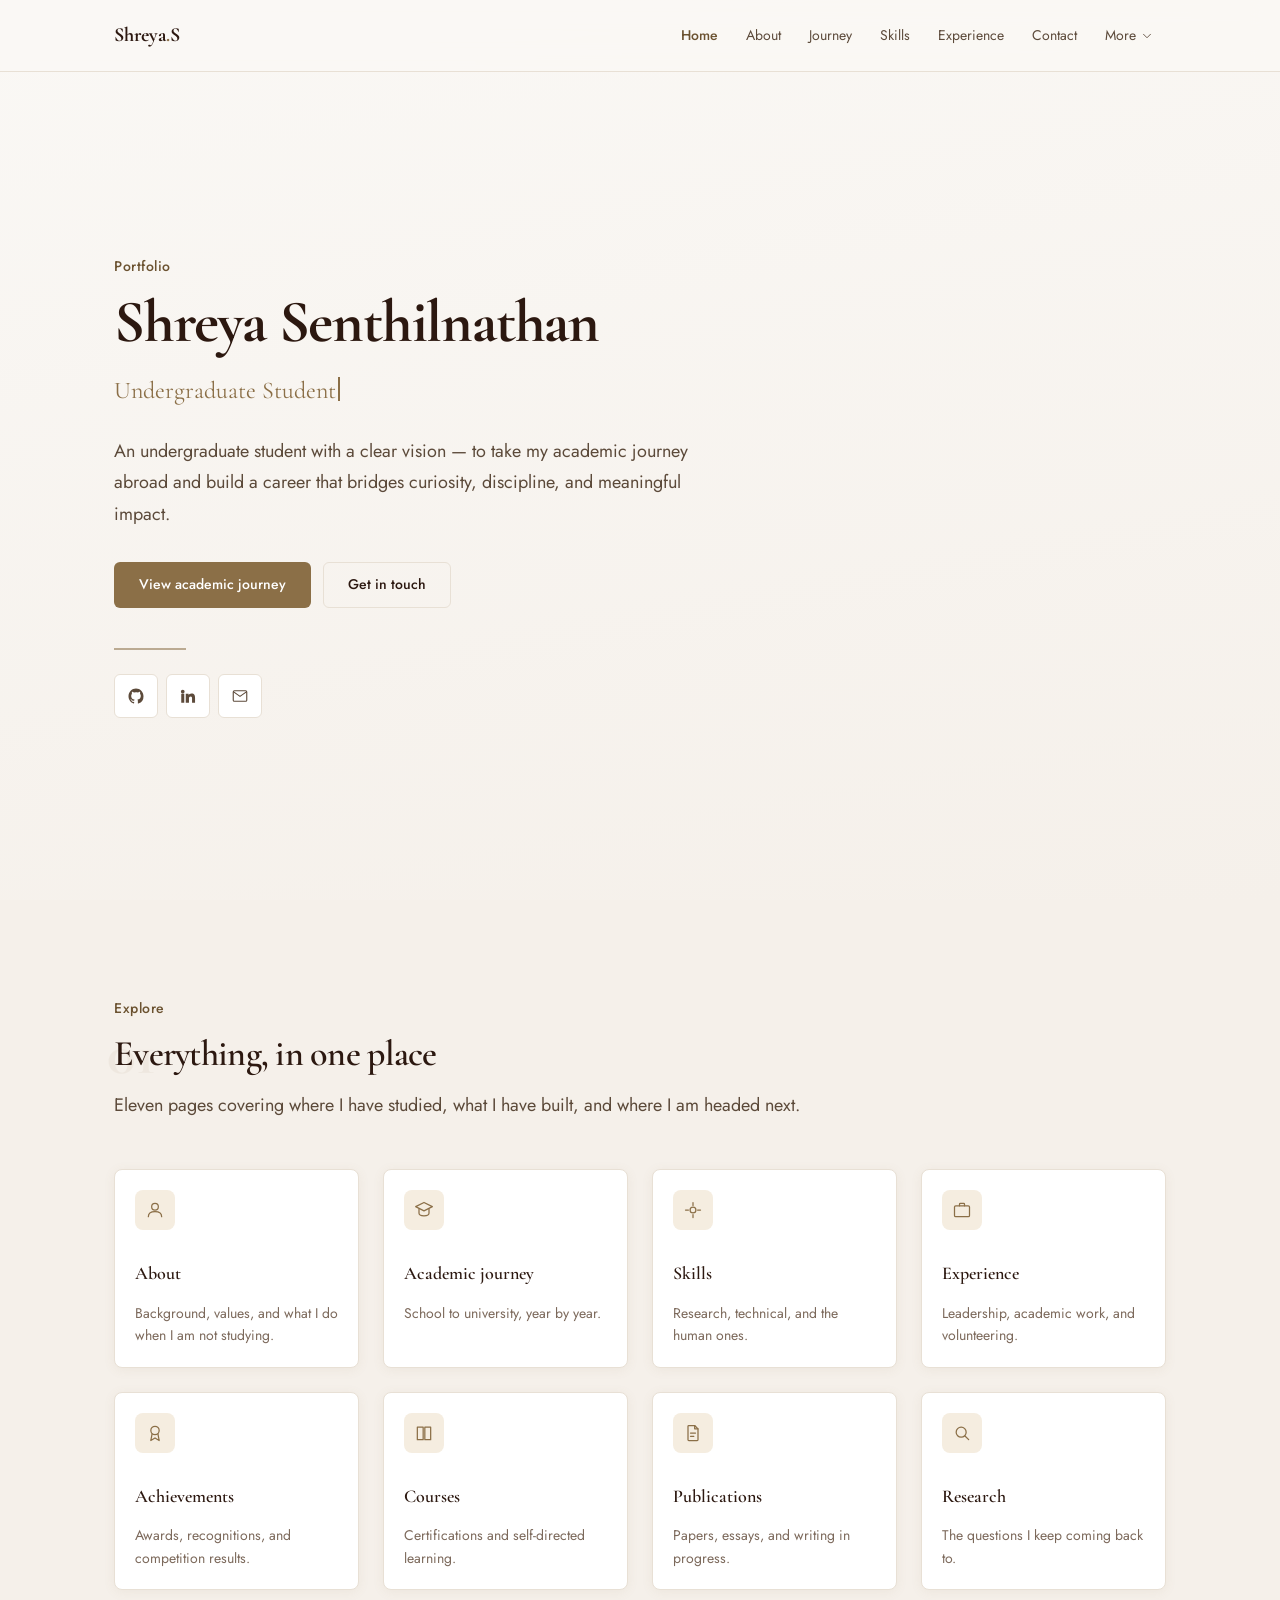
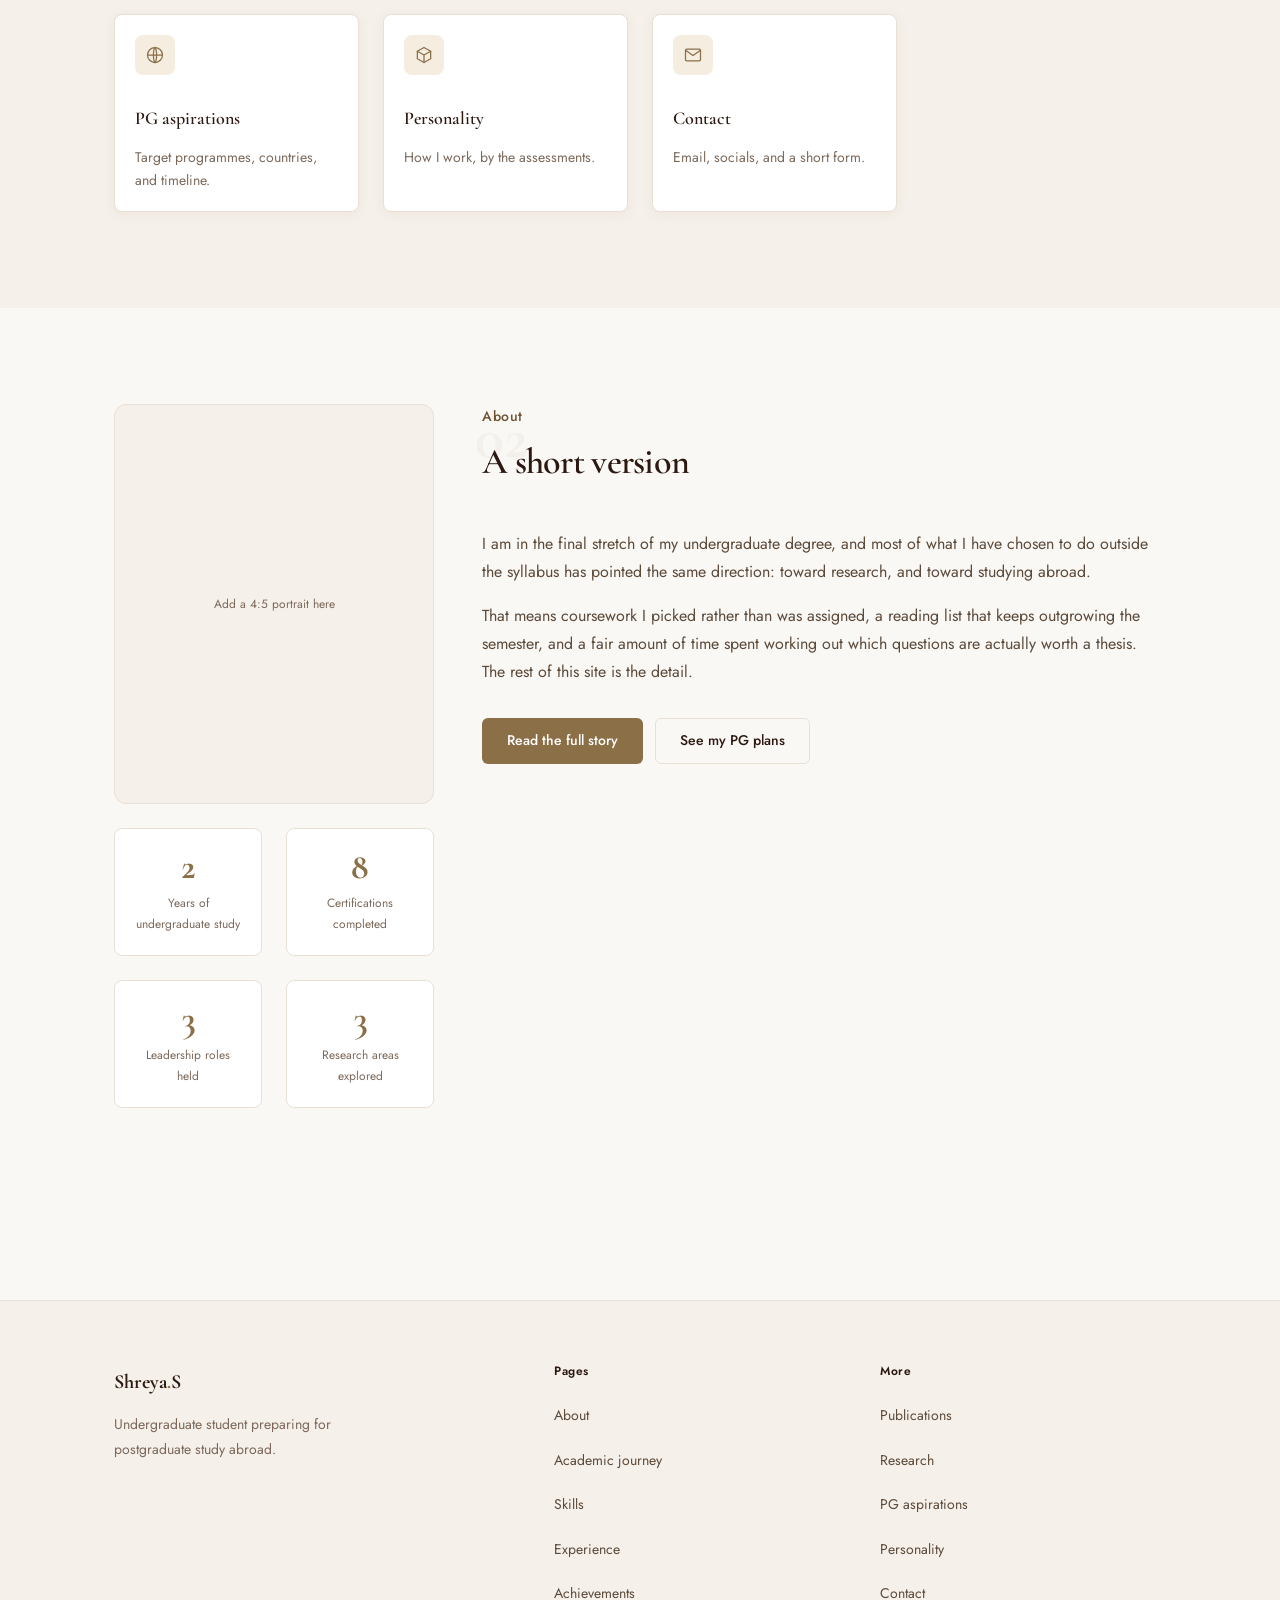
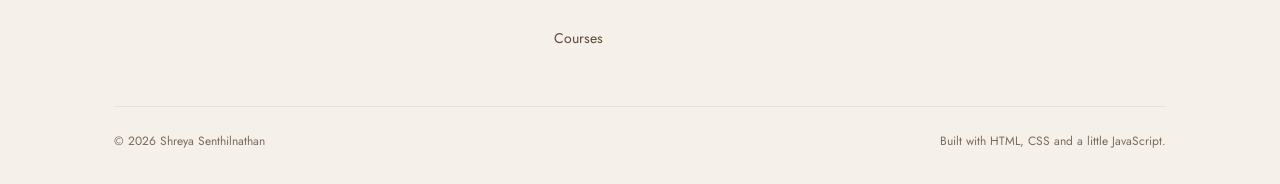
==== commit 5fda21df: "Update index.html" ====
--- a/index.html
+++ b/index.html
@@ -3,7 +3,7 @@
 <head>
   <meta charset="UTF-8">
   <meta name="viewport" content="width=device-width, initial-scale=1.0">
-  <title>Shreya Senthilnathan — Undergraduate student and aspiring postgraduate</title>
+  <title>Shreya Senthilnathan</title>
   <meta name="description" content="Portfolio of Shreya Senthilnathan: academic journey, research interests, and postgraduate plans.">
   <link rel="stylesheet" href="style.css">
 </head>
@@ -17,7 +17,7 @@
      ========================================================================== -->
 <nav class="nav" aria-label="Main">
   <div class="container nav__inner">
-    <a class="nav__brand" href="index.html">S<span>.</span>Shreya</a>
+    <a class="nav__brand" href="index.html">Shreya<span>.</span>S</a>
 
     <button class="nav__toggle" type="button" id="navToggle"
             aria-expanded="false" aria-controls="navLinks" aria-label="Open menu">
@@ -79,21 +79,21 @@
       <div class="social-row">
         <span class="tip-wrap">
           <!-- ADD YOUR CONTENT HERE — replace the three links below -->
-          <a class="icon-btn" href="https://github.com/" aria-label="Visit GitHub profile" target="_blank" rel="noopener">
+          <a class="icon-btn" href="https://github.com/shreyasenthilnathan8325-ui" aria-label="Visit GitHub profile" target="_blank" rel="noopener">
             <svg viewBox="0 0 24 24" fill="currentColor" aria-hidden="true"><path d="M12 2C6.48 2 2 6.58 2 12.25c0 4.53 2.87 8.37 6.84 9.73.5.1.68-.22.68-.49 0-.24-.01-.88-.01-1.73-2.78.62-3.37-1.37-3.37-1.37-.46-1.18-1.11-1.5-1.11-1.5-.91-.64.07-.63.07-.63 1 .07 1.53 1.06 1.53 1.06.89 1.57 2.34 1.11 2.91.85.09-.66.35-1.11.63-1.37-2.22-.26-4.56-1.14-4.56-5.07 0-1.12.39-2.03 1.03-2.75-.1-.26-.45-1.3.1-2.7 0 0 .84-.28 2.75 1.05a9.3 9.3 0 0 1 2.51-.34c.85 0 1.71.12 2.51.34 1.91-1.33 2.75-1.05 2.75-1.05.55 1.4.2 2.44.1 2.7.64.72 1.03 1.63 1.03 2.75 0 3.94-2.34 4.81-4.57 5.06.36.32.68.94.68 1.9 0 1.37-.01 2.47-.01 2.81 0 .27.18.6.69.49A10.03 10.03 0 0 0 22 12.25C22 6.58 17.52 2 12 2z"/></svg>
           </a>
           <span class="tip" role="tooltip">Visit GitHub profile</span>
         </span>
 
         <span class="tip-wrap">
-          <a class="icon-btn" href="https://linkedin.com/in/" aria-label="Visit LinkedIn profile" target="_blank" rel="noopener">
+          <a class="icon-btn" href="https://www.linkedin.com/in/shreya-senthilnathan-558509309/" aria-label="Visit LinkedIn profile" target="_blank" rel="noopener">
             <svg viewBox="0 0 24 24" fill="currentColor" aria-hidden="true"><path d="M4.98 3.5a2.5 2.5 0 1 1 0 5 2.5 2.5 0 0 1 0-5zM3 9h4v12H3zM9 9h3.8v1.7h.05c.53-.95 1.83-1.95 3.77-1.95 4.03 0 4.78 2.5 4.78 5.76V21h-4v-5.5c0-1.31-.02-3-1.9-3-1.9 0-2.2 1.43-2.2 2.9V21H9z"/></svg>
           </a>
           <span class="tip" role="tooltip">Visit LinkedIn profile</span>
         </span>
 
         <span class="tip-wrap">
-          <a class="icon-btn" href="mailto:hello@example.com" aria-label="Send an email">
+          <a class="icon-btn" href="mailto:shreyasenthilnathan8325@gmail.com" aria-label="Send an email">
             <svg viewBox="0 0 24 24" fill="none" stroke="currentColor" stroke-width="1.5" stroke-linecap="round" stroke-linejoin="round" aria-hidden="true"><rect x="3" y="5" width="18" height="14" rx="1.5"/><path d="m3.5 6.5 8.5 6 8.5-6"/></svg>
           </a>
           <span class="tip" role="tooltip">Send an email</span>
@@ -238,7 +238,7 @@
   <div class="container">
     <div class="footer__grid">
       <div>
-        <div class="footer__brand">S<span>.</span>Shreya</div>
+        <div class="footer__brand">Shreya<span>.</span>S</div>
         <p class="footer__tagline">Undergraduate student preparing for postgraduate study abroad.</p>
       </div>
       <div>
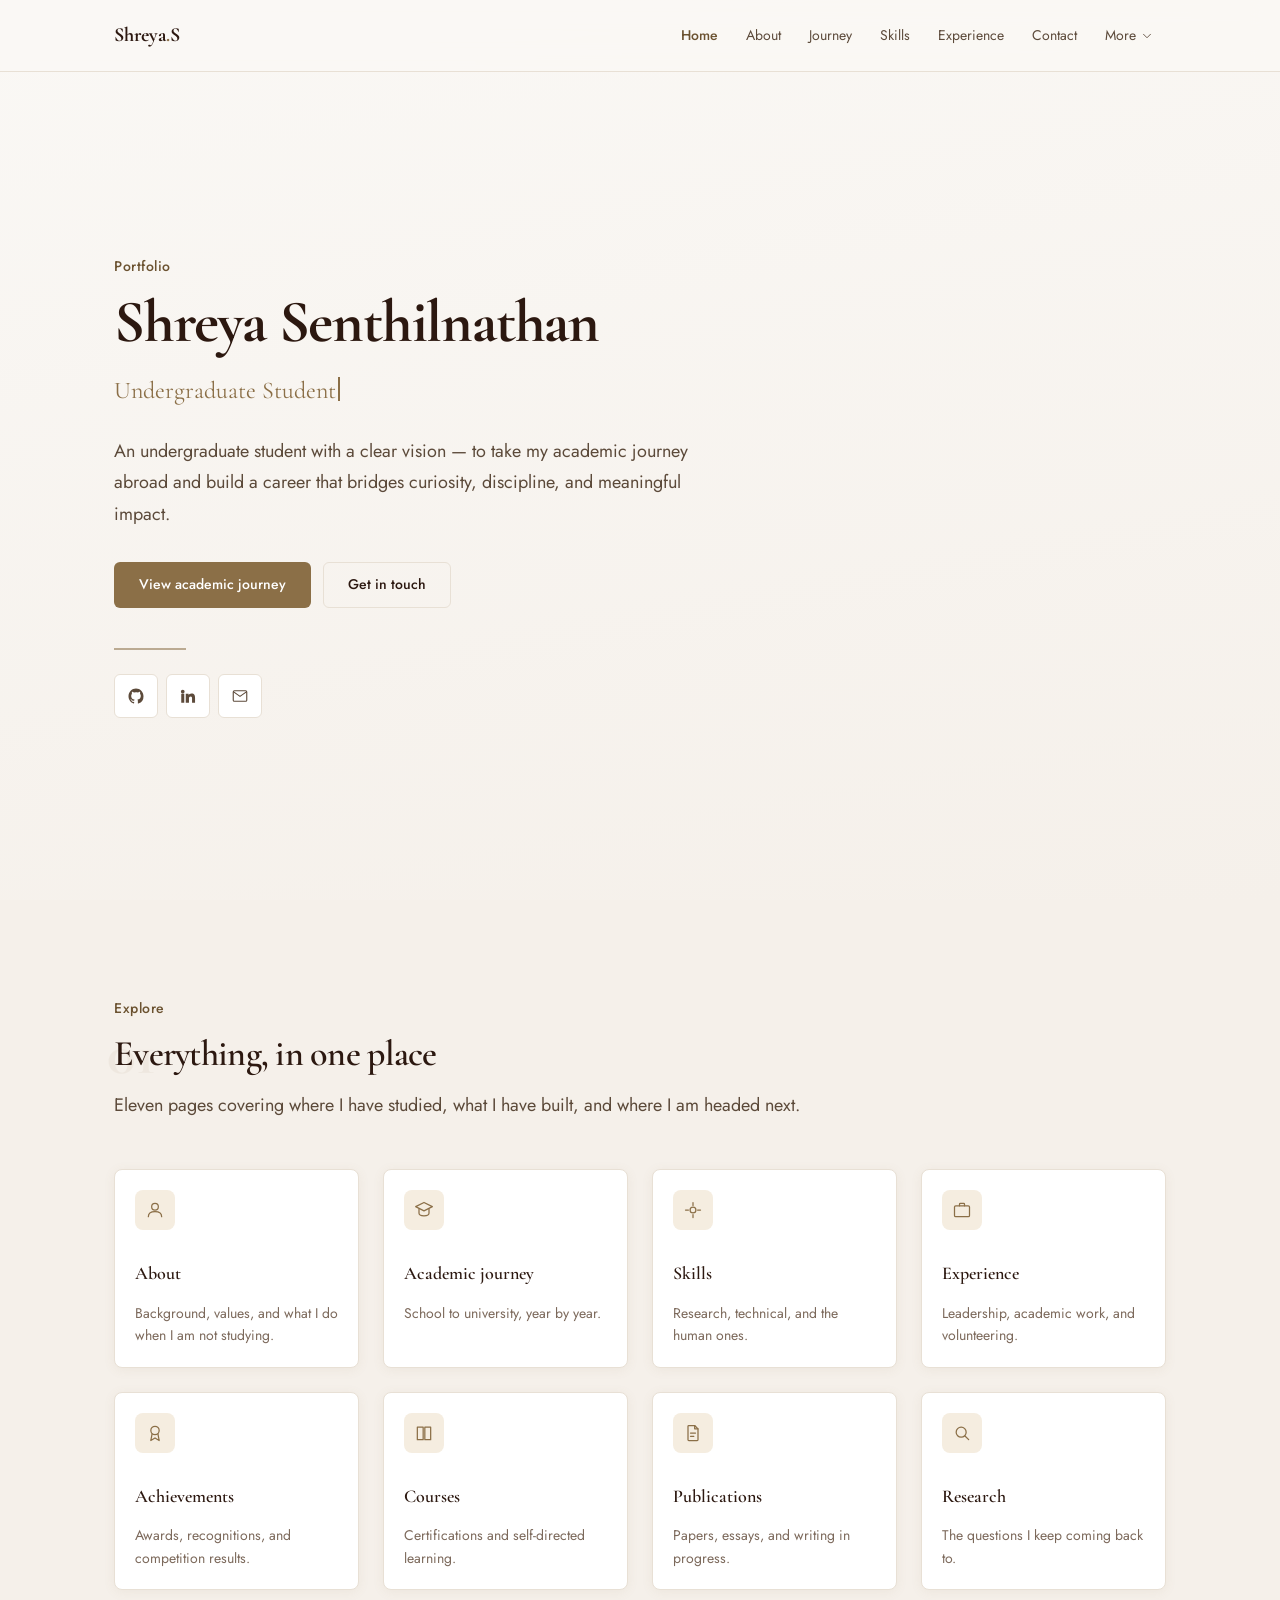
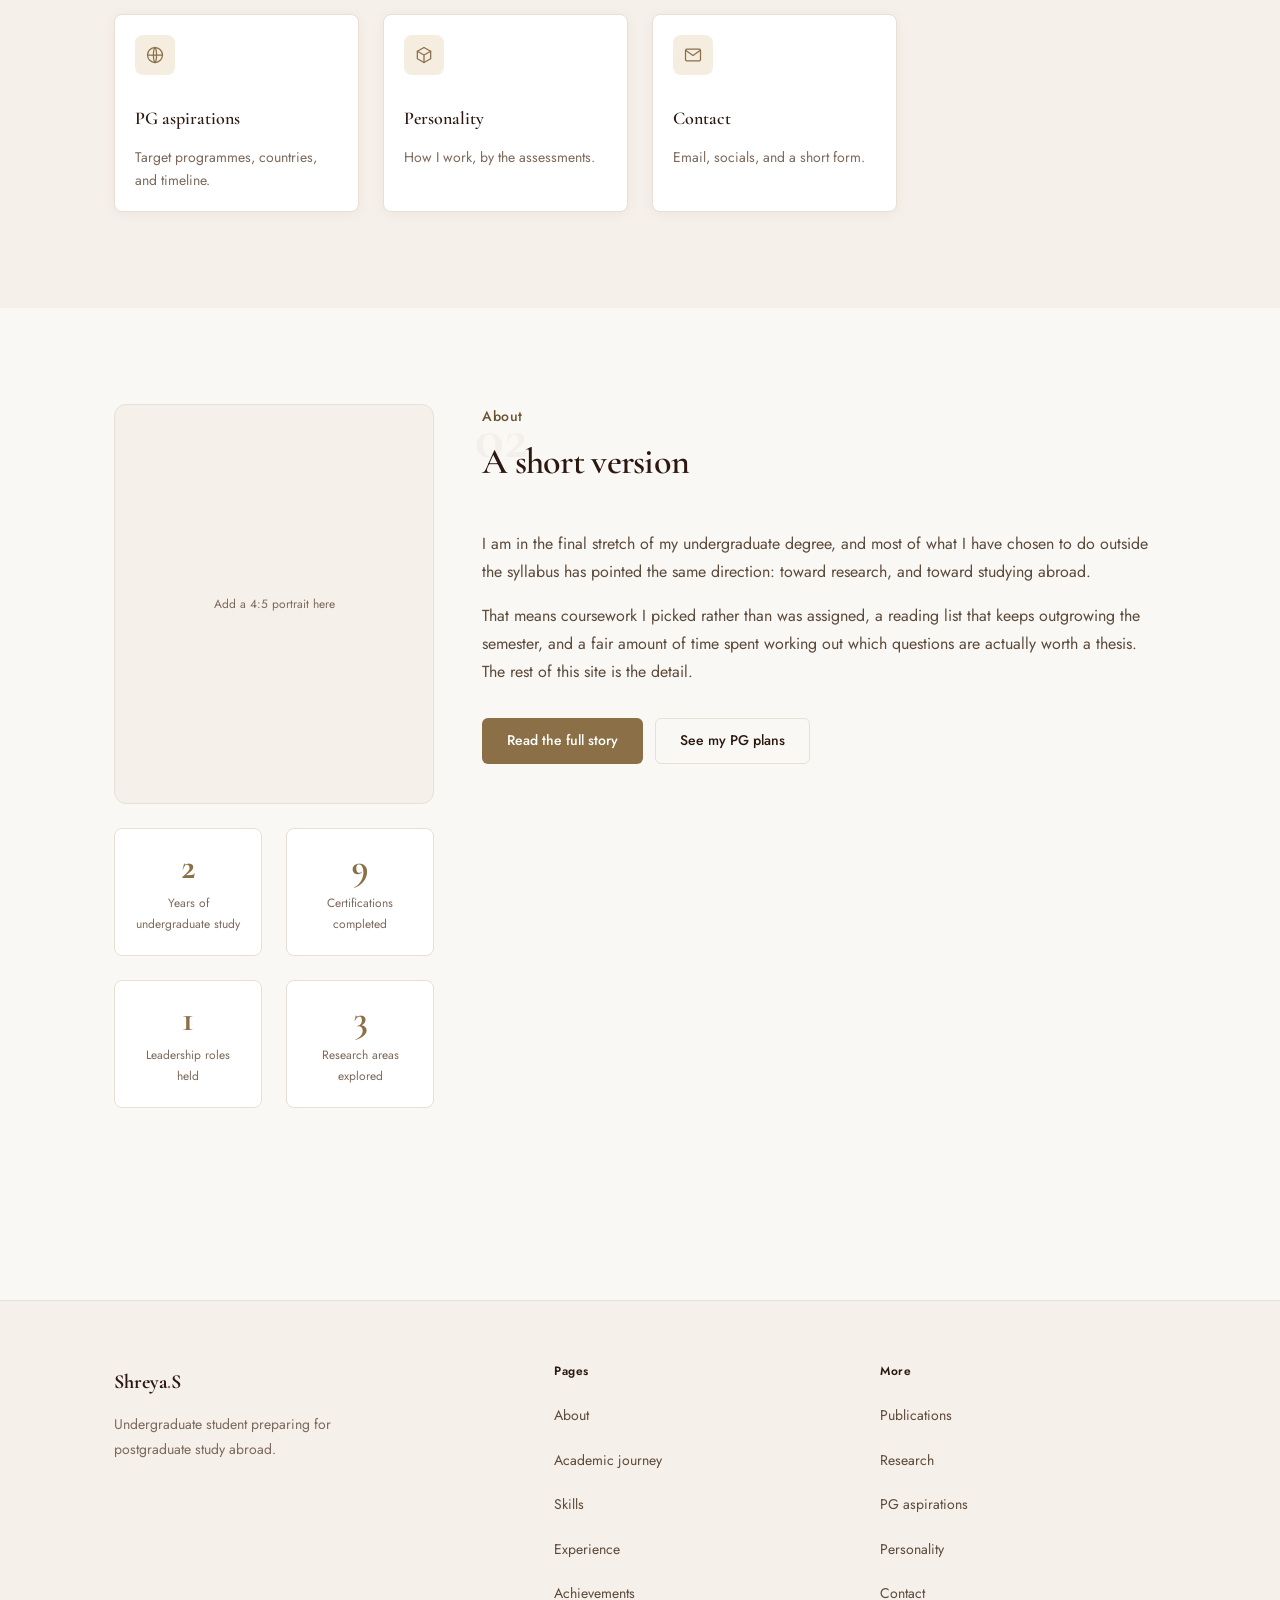
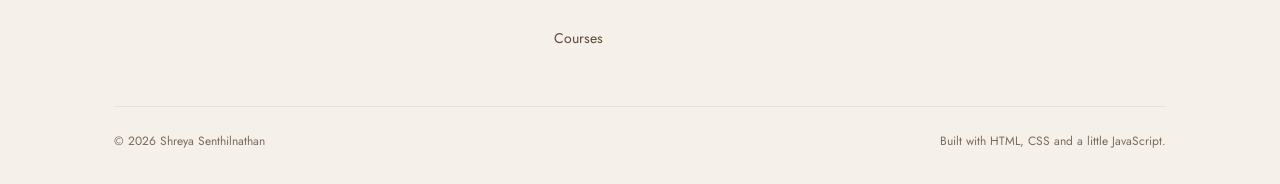
==== commit 62406afe: "Update index.html" ====
--- a/index.html
+++ b/index.html
@@ -201,7 +201,7 @@
             <!-- ADD YOUR CONTENT HERE — change data-count and the label -->
             <div class="stat"><div class="stat__num" data-count="3">0</div><div class="stat__label">Years of undergraduate study</div></div>
             <div class="stat"><div class="stat__num" data-count="12">0</div><div class="stat__label">Certifications completed</div></div>
-            <div class="stat"><div class="stat__num" data-count="5">0</div><div class="stat__label">Leadership roles held</div></div>
+            <div class="stat"><div class="stat__num" data-count="2">0</div><div class="stat__label">Leadership roles held</div></div>
             <div class="stat"><div class="stat__num" data-count="4">0</div><div class="stat__label">Research areas explored</div></div>
           </div>
         </div>
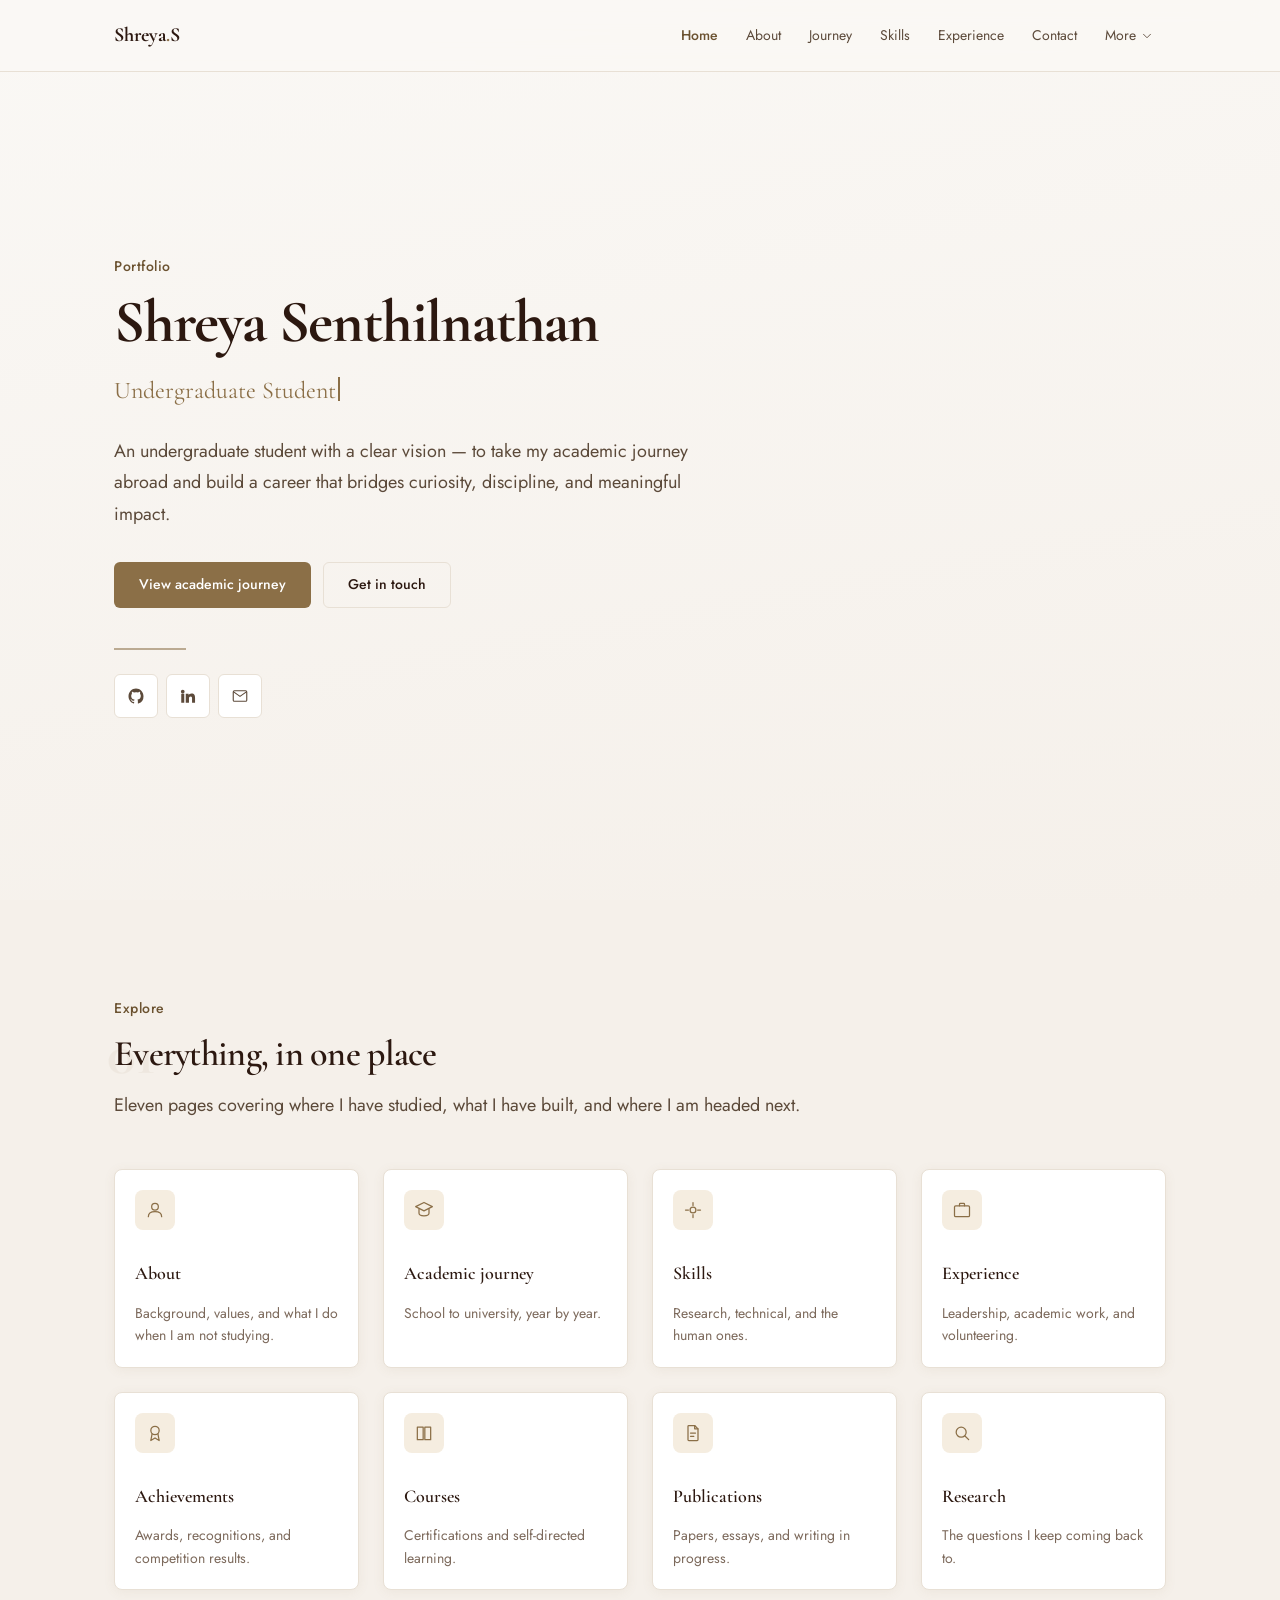
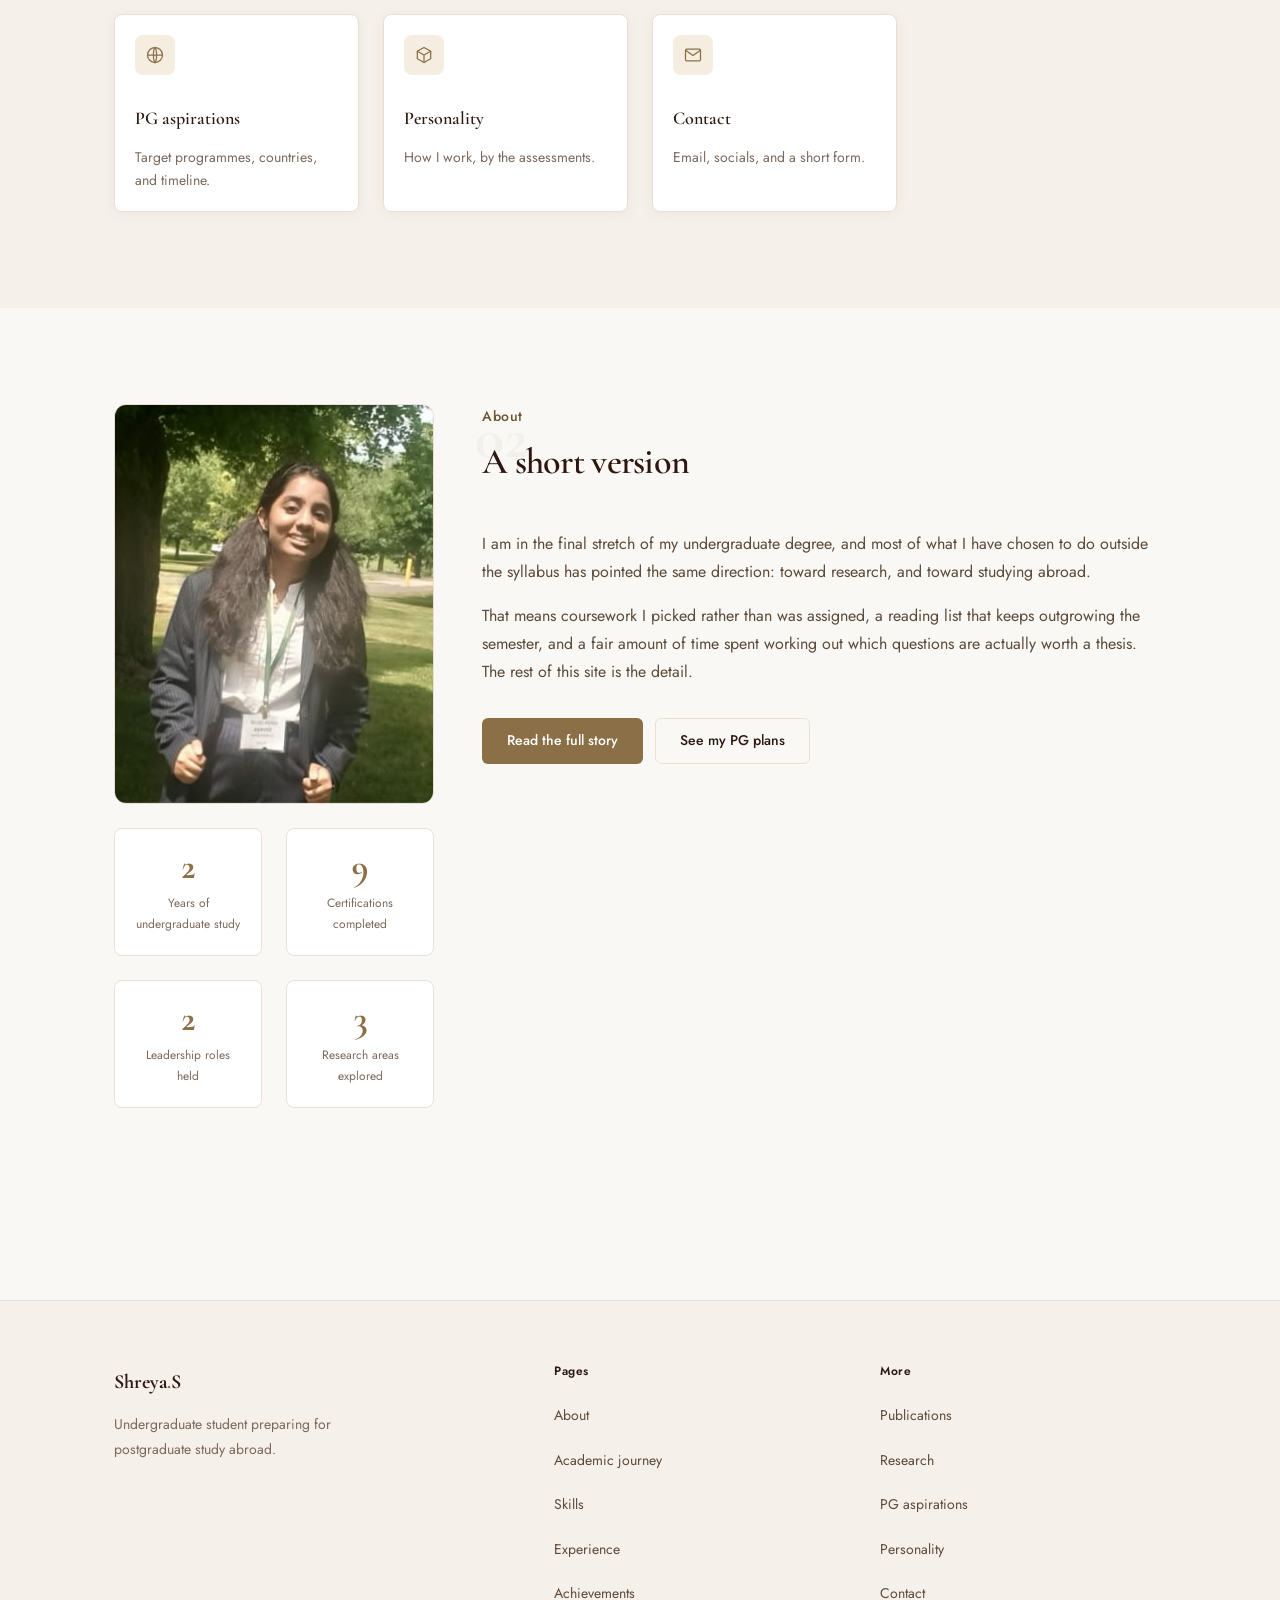
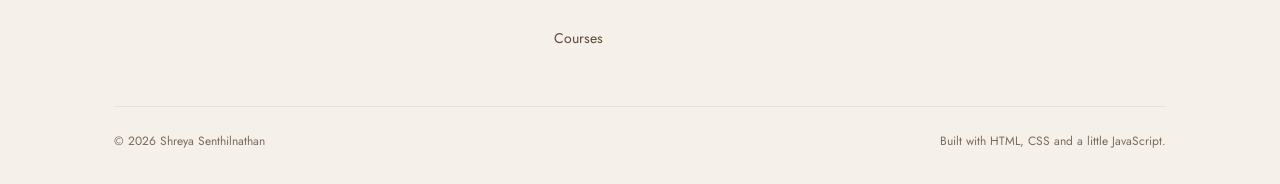
==== commit c00bda51: "Update index.html" ====
--- a/index.html
+++ b/index.html
@@ -194,7 +194,7 @@
           <!-- ADD YOUR CONTENT HERE — replace the div below with
                <img src="images/shreya.jpg" alt="Shreya Senthilnathan"> -->
           <div class="photo">
-            <span class="photo__hint">Add a 4:5 portrait here</span>
+            <img src="Profile Picture.jpg" alt="Shreya Senthilnathan">
           </div>
 
           <div class="grid-2 mt-6">
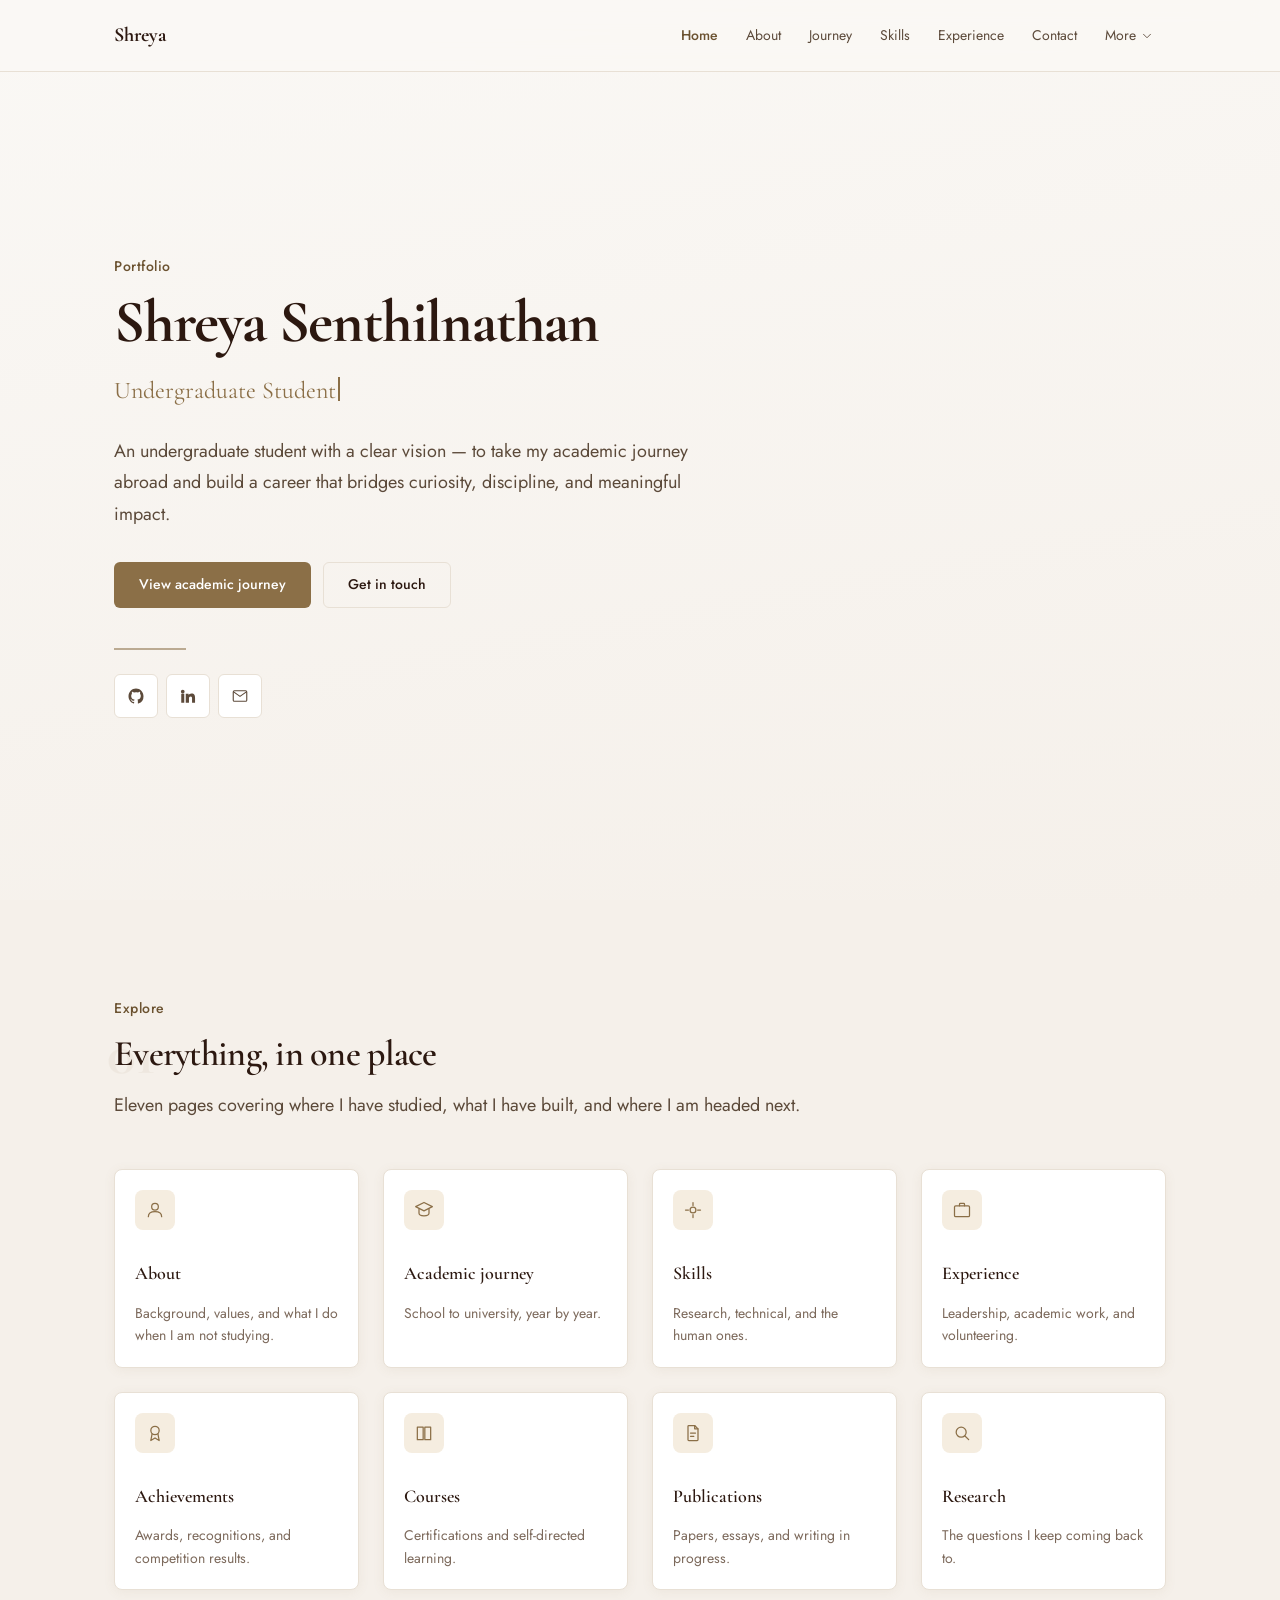
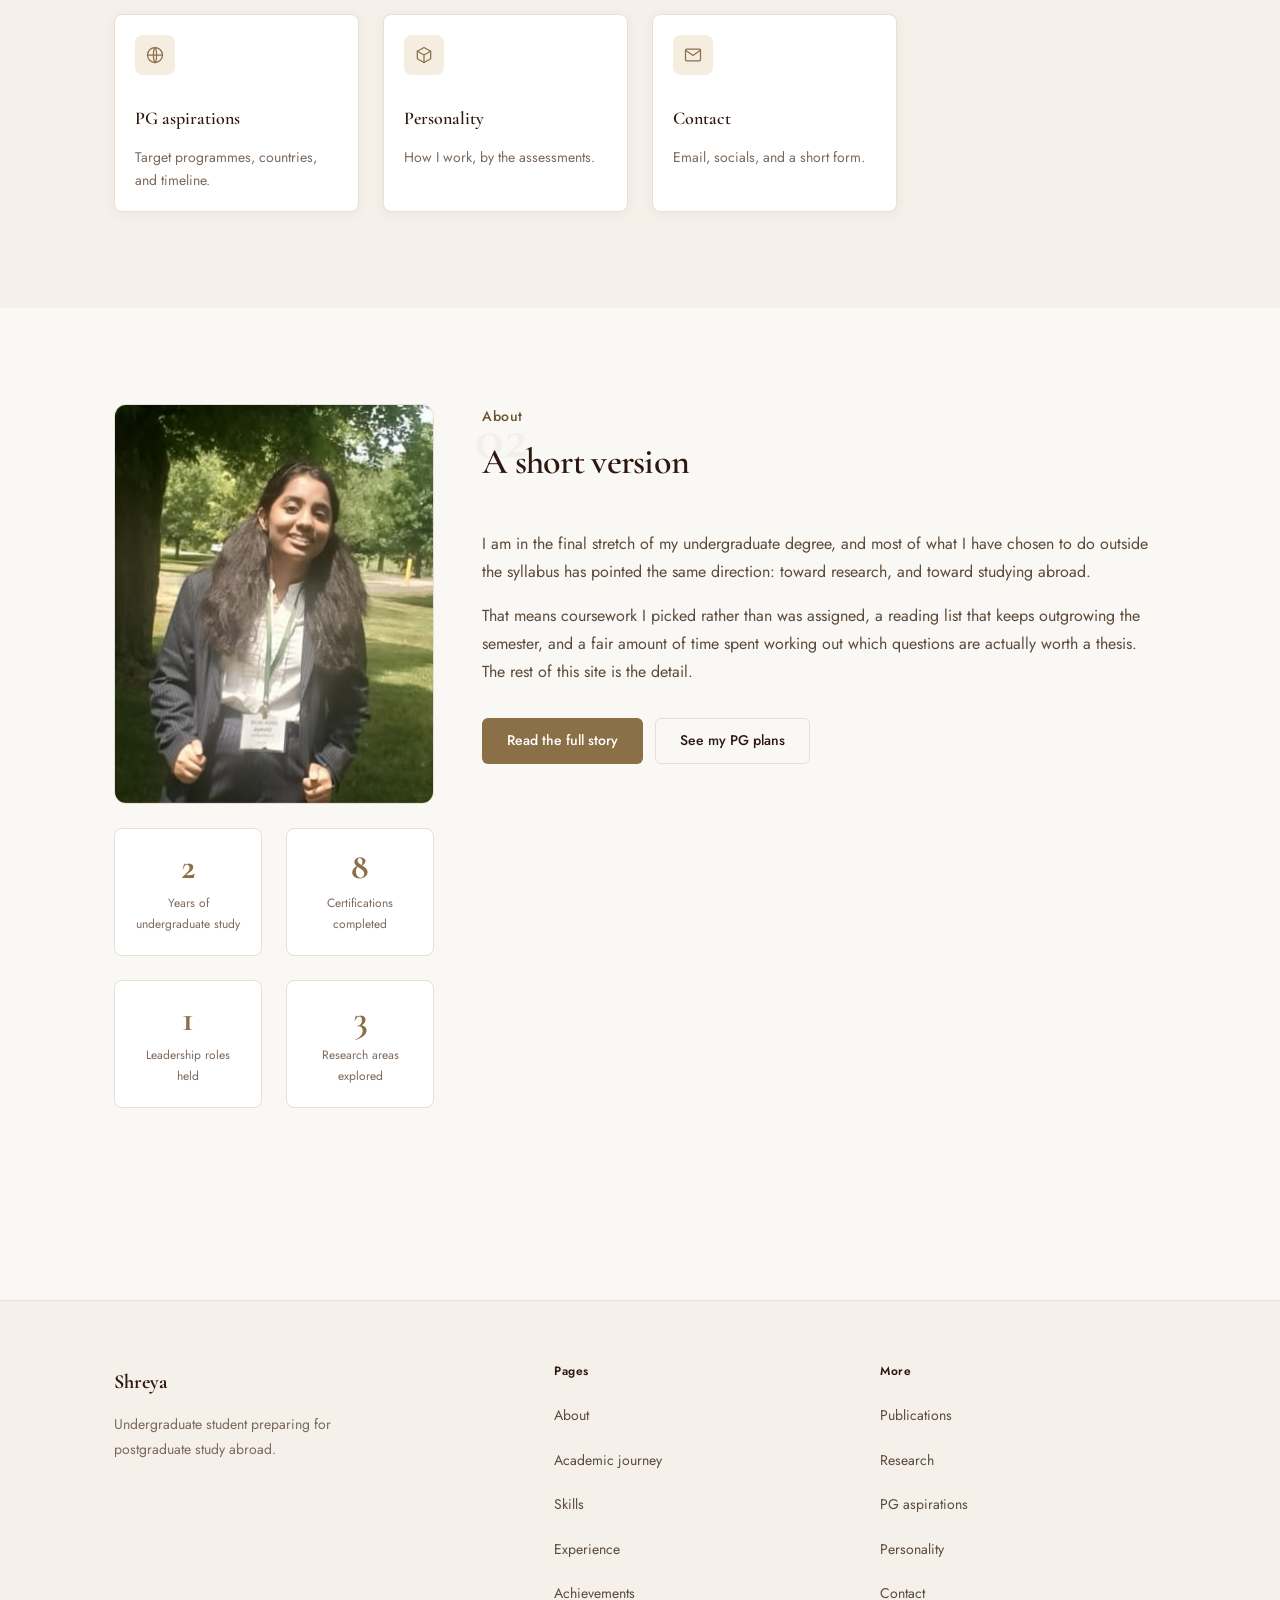
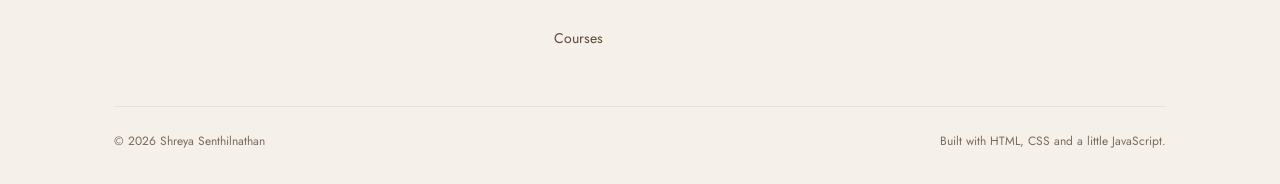
==== commit 9ce20389: "Update index.html" ====
--- a/index.html
+++ b/index.html
@@ -17,7 +17,7 @@
      ========================================================================== -->
 <nav class="nav" aria-label="Main">
   <div class="container nav__inner">
-    <a class="nav__brand" href="index.html">Shreya<span>.</span>S</a>
+    <a class="nav__brand" href="index.html">Shreya</a>
 
     <button class="nav__toggle" type="button" id="navToggle"
             aria-expanded="false" aria-controls="navLinks" aria-label="Open menu">
@@ -238,7 +238,7 @@
   <div class="container">
     <div class="footer__grid">
       <div>
-        <div class="footer__brand">Shreya<span>.</span>S</div>
+        <div class="footer__brand">Shreya</div>
         <p class="footer__tagline">Undergraduate student preparing for postgraduate study abroad.</p>
       </div>
       <div>
